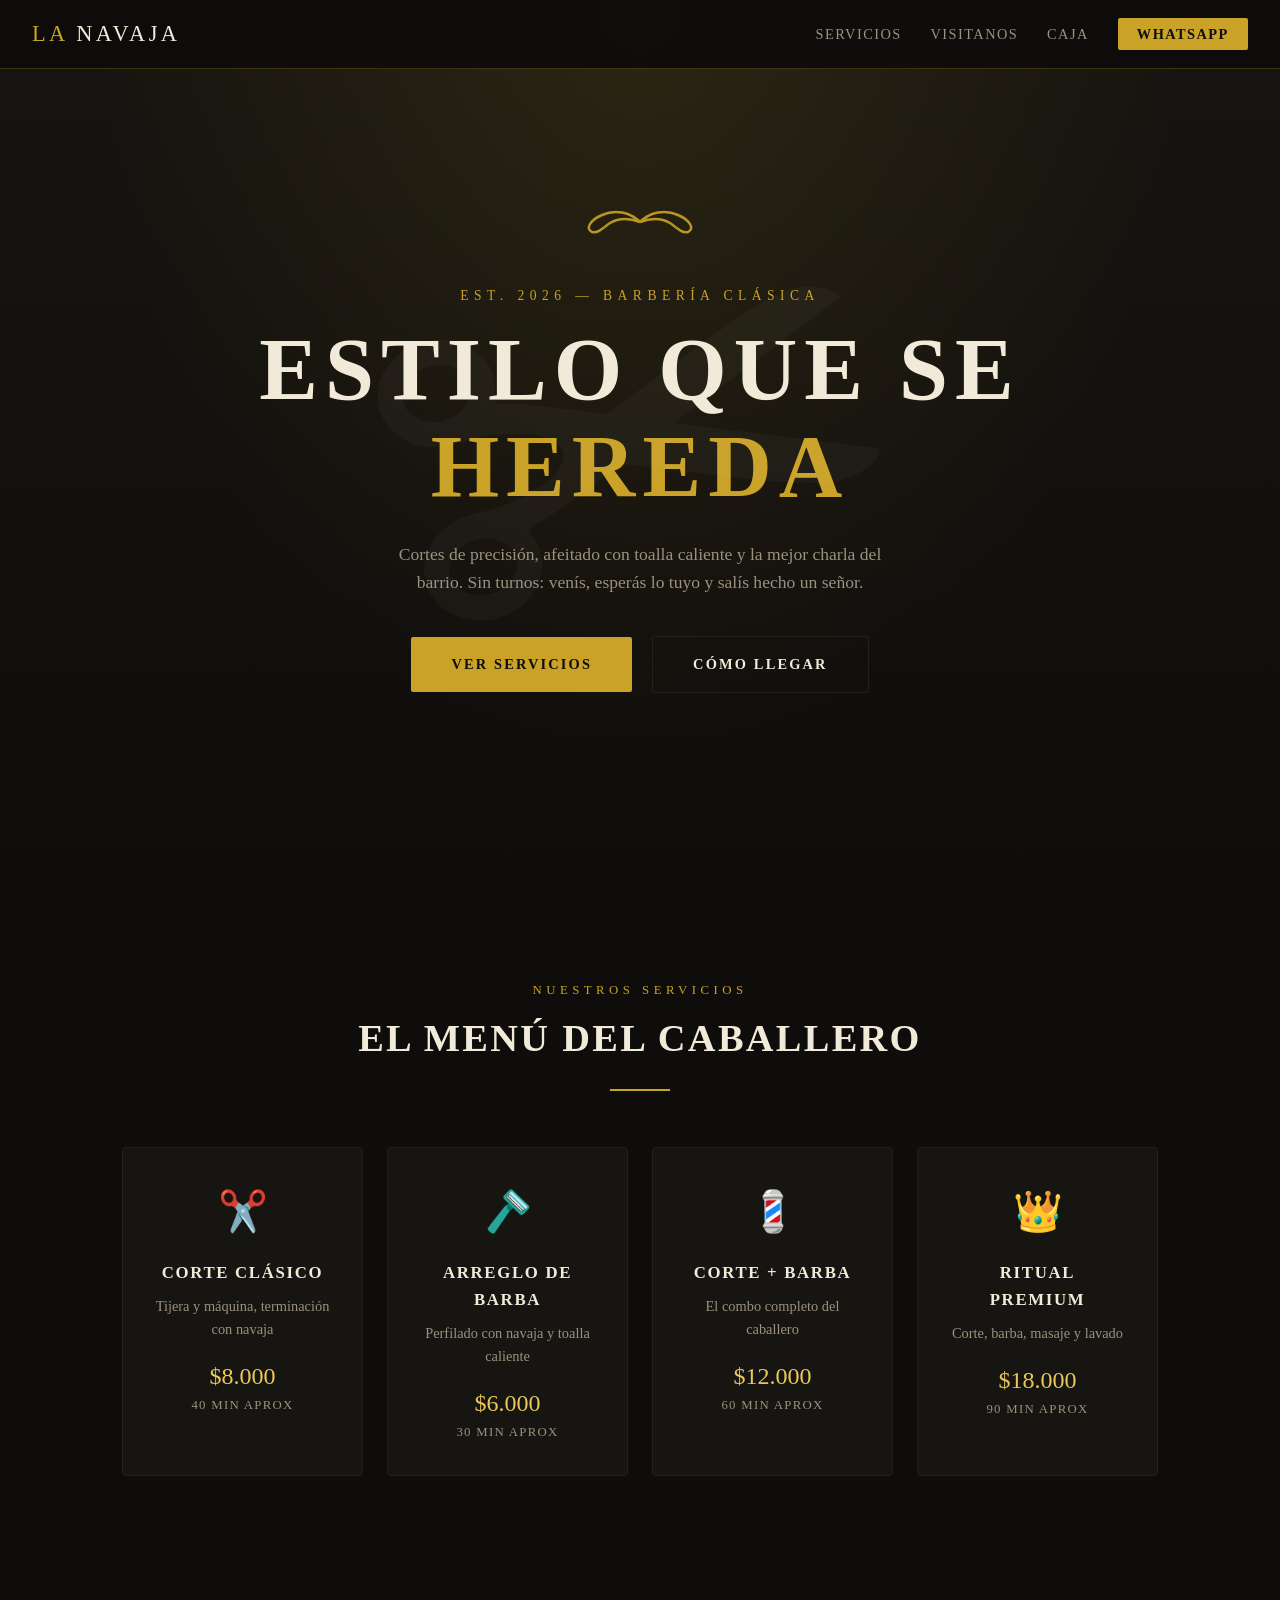
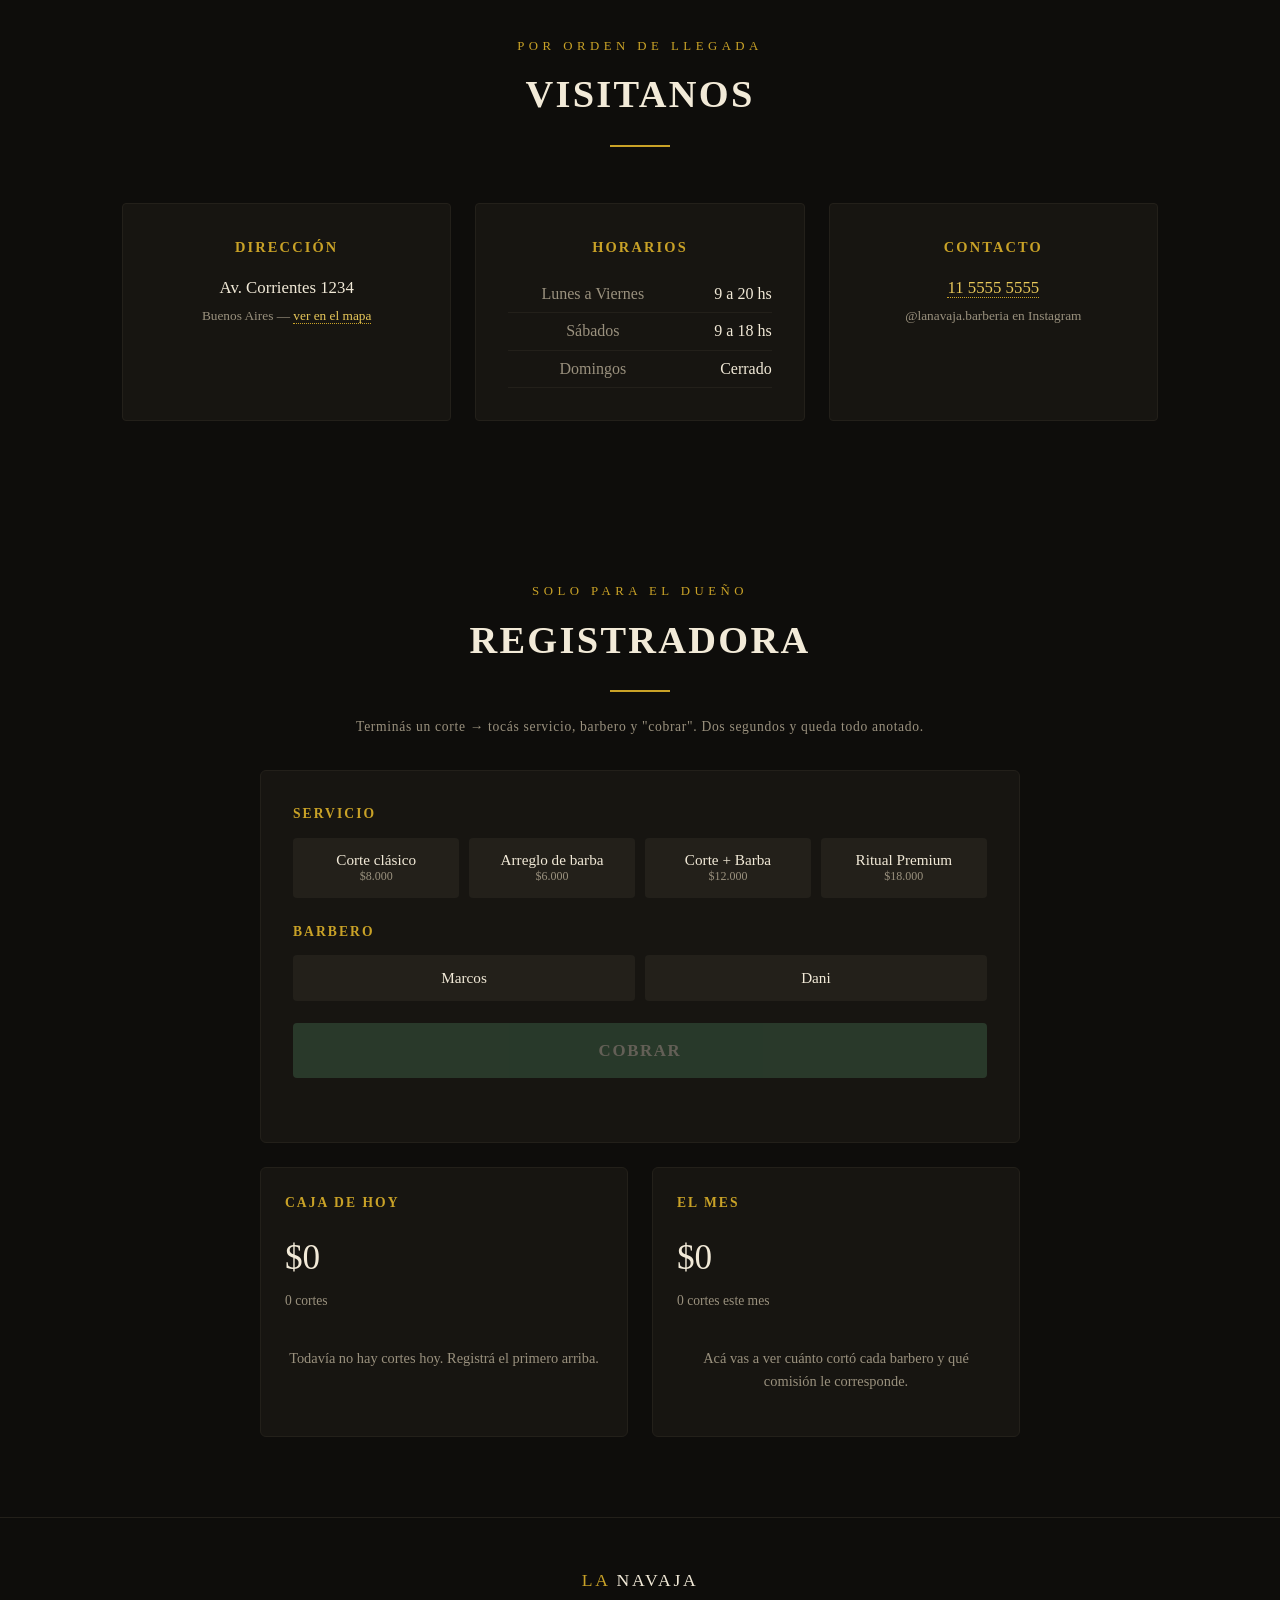
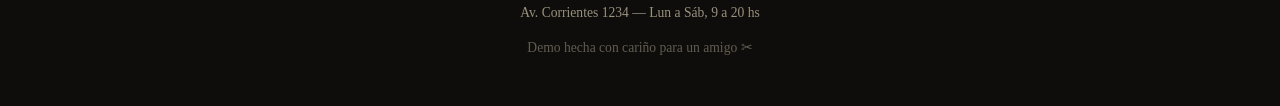
==== demo/index.html @ 39c0da80 "feat: demo de turnos para barberia" ====
<!DOCTYPE html>
<html lang="es">
<head>
<meta charset="UTF-8">
<meta name="viewport" content="width=device-width, initial-scale=1.0">
<title>La Navaja — Barbería</title>
<style>
  :root {
    --negro: #0e0d0b;
    --carbon: #171511;
    --gris: #23201a;
    --dorado: #c9a227;
    --dorado-claro: #e8c85a;
    --crema: #f2ead8;
    --gris-texto: #9a917e;
    --verde: #4a7c59;
    --rojo: #a33b2e;
  }
  * { margin: 0; padding: 0; box-sizing: border-box; }
  html { scroll-behavior: smooth; }
  body {
    background: var(--negro);
    color: var(--crema);
    font-family: Georgia, 'Times New Roman', serif;
    line-height: 1.6;
  }

  /* ============ NAV ============ */
  nav {
    position: fixed; top: 0; left: 0; right: 0; z-index: 100;
    display: flex; justify-content: space-between; align-items: center;
    padding: 1rem 2rem;
    background: rgba(14,13,11,.92);
    backdrop-filter: blur(8px);
    border-bottom: 1px solid rgba(201,162,39,.25);
  }
  .logo { font-size: 1.4rem; letter-spacing: .15em; color: var(--dorado); text-transform: uppercase; }
  .logo span { color: var(--crema); }
  nav ul { display: flex; gap: 1.8rem; list-style: none; align-items: center; }
  nav a { color: var(--gris-texto); text-decoration: none; font-size: .9rem; letter-spacing: .1em; text-transform: uppercase; transition: color .3s; }
  nav a:hover { color: var(--dorado-claro); }
  .btn-nav {
    background: var(--dorado); color: var(--negro) !important;
    padding: .5rem 1.2rem; border-radius: 2px; font-weight: bold;
  }
  .btn-nav:hover { background: var(--dorado-claro); }

  /* ============ HERO ============ */
  .hero {
    min-height: 100vh;
    display: flex; flex-direction: column; justify-content: center; align-items: center;
    text-align: center; padding: 2rem;
    background:
      radial-gradient(ellipse at 50% 0%, rgba(201,162,39,.12), transparent 60%),
      linear-gradient(180deg, var(--carbon), var(--negro));
    position: relative; overflow: hidden;
  }
  .hero::before {
    content: "✂";
    position: absolute; font-size: 40rem; opacity: .03;
    top: 50%; left: 50%; transform: translate(-50%,-50%) rotate(-15deg);
    pointer-events: none;
  }
  .hero .subtitulo { color: var(--dorado); letter-spacing: .4em; text-transform: uppercase; font-size: .85rem; margin-bottom: 1rem; }
  .hero h1 { font-size: clamp(2.8rem, 8vw, 5.5rem); letter-spacing: .08em; text-transform: uppercase; line-height: 1.1; }
  .hero h1 em { color: var(--dorado); font-style: normal; }
  .hero p { color: var(--gris-texto); max-width: 520px; margin: 1.5rem 0 2.5rem; font-size: 1.1rem; }
  .btn {
    display: inline-block; padding: 1rem 2.5rem;
    background: var(--dorado); color: var(--negro);
    text-decoration: none; font-weight: bold; letter-spacing: .15em;
    text-transform: uppercase; font-size: .9rem; border-radius: 2px;
    border: none; cursor: pointer; font-family: inherit;
    transition: transform .2s, background .2s;
  }
  .btn:hover { background: var(--dorado-claro); transform: translateY(-2px); }
  .btn.secundario { background: transparent; color: var(--crema); border: 1px solid var(--gris); margin-left: 1rem; }
  .btn.secundario:hover { border-color: var(--dorado); color: var(--dorado-claro); }
  .bigote { width: 120px; margin-bottom: 1.5rem; opacity: .9; }

  /* ============ SECCIONES ============ */
  section { padding: 5rem 2rem; max-width: 1100px; margin: 0 auto; }
  .seccion-titulo { text-align: center; margin-bottom: 3.5rem; }
  .seccion-titulo .etiqueta { color: var(--dorado); letter-spacing: .35em; text-transform: uppercase; font-size: .8rem; }
  .seccion-titulo h2 { font-size: 2.4rem; text-transform: uppercase; letter-spacing: .06em; margin-top: .5rem; }
  .seccion-titulo .linea { width: 60px; height: 2px; background: var(--dorado); margin: 1.2rem auto 0; }

  /* ============ SERVICIOS ============ */
  .servicios-grid { display: grid; grid-template-columns: repeat(auto-fit, minmax(240px, 1fr)); gap: 1.5rem; }
  .servicio {
    background: var(--carbon); border: 1px solid var(--gris);
    padding: 2rem; border-radius: 4px; text-align: center;
    transition: border-color .3s, transform .3s;
  }
  .servicio:hover { border-color: var(--dorado); transform: translateY(-4px); }
  .servicio .icono { font-size: 2.5rem; margin-bottom: 1rem; }
  .servicio h3 { text-transform: uppercase; letter-spacing: .1em; font-size: 1.05rem; margin-bottom: .5rem; }
  .servicio p { color: var(--gris-texto); font-size: .9rem; margin-bottom: 1rem; }
  .servicio .precio { color: var(--dorado-claro); font-size: 1.5rem; }
  .servicio .duracion { color: var(--gris-texto); font-size: .8rem; letter-spacing: .1em; }

  /* ============ INFO LOCAL ============ */
  .info-grid { display: grid; grid-template-columns: repeat(auto-fit, minmax(260px, 1fr)); gap: 1.5rem; }
  .info-card {
    background: var(--carbon); border: 1px solid var(--gris); border-radius: 4px;
    padding: 2rem; text-align: center;
  }
  .info-card h3 { color: var(--dorado); text-transform: uppercase; letter-spacing: .15em; font-size: .9rem; margin-bottom: 1rem; }
  .info-card p { color: var(--crema); font-size: 1.05rem; }
  .info-card small { color: var(--gris-texto); }
  .horarios-tabla { width: 100%; border-collapse: collapse; }
  .horarios-tabla td { padding: .35rem 0; border-bottom: 1px solid var(--gris); }
  .horarios-tabla td:first-child { color: var(--gris-texto); }
  .horarios-tabla td:last-child { text-align: right; }
  .link-mapa { color: var(--dorado-claro); text-decoration: none; border-bottom: 1px dotted var(--dorado); }

  /* ============ REGISTRADORA (DUEÑO) ============ */
  .caja-wrap { max-width: 760px; margin: 0 auto; }
  .aviso-dueno {
    text-align: center; color: var(--gris-texto); font-size: .85rem;
    margin: -2rem 0 2rem; letter-spacing: .05em;
  }
  .registradora {
    background: var(--carbon); border: 1px solid var(--gris);
    border-radius: 6px; padding: 2rem;
  }
  .registradora h3 { color: var(--dorado); letter-spacing: .15em; text-transform: uppercase; font-size: .85rem; margin-bottom: .8rem; }
  .botones-reg { display: grid; grid-template-columns: repeat(auto-fit, minmax(150px, 1fr)); gap: .6rem; margin-bottom: 1.4rem; }
  .btn-reg {
    background: var(--gris); border: 1px solid transparent; border-radius: 4px;
    padding: .8rem .6rem; cursor: pointer; color: var(--crema); font-family: inherit;
    font-size: .95rem; transition: all .2s; text-align: center;
  }
  .btn-reg small { display: block; color: var(--gris-texto); font-size: .75rem; }
  .btn-reg:hover { border-color: rgba(201,162,39,.5); }
  .btn-reg.seleccionada { border-color: var(--dorado); background: rgba(201,162,39,.12); }
  .btn-reg.seleccionada small { color: var(--dorado-claro); }
  .btn-cobrar {
    width: 100%; padding: 1.1rem; background: var(--verde); color: var(--crema);
    border: none; border-radius: 4px; font-family: inherit; font-size: 1.05rem;
    font-weight: bold; letter-spacing: .1em; text-transform: uppercase; cursor: pointer;
    transition: filter .2s; margin-bottom: .5rem;
  }
  .btn-cobrar:hover:not(:disabled) { filter: brightness(1.2); }
  .btn-cobrar:disabled { opacity: .35; cursor: not-allowed; }
  .aviso-cobrado { text-align: center; color: var(--dorado-claro); min-height: 1.5rem; font-size: .95rem; }

  .paneles { display: grid; grid-template-columns: 1fr 1fr; gap: 1.5rem; margin-top: 1.5rem; }
  .panel { background: var(--carbon); border: 1px solid var(--gris); border-radius: 6px; padding: 1.5rem; }
  .panel h3 { color: var(--dorado); letter-spacing: .15em; text-transform: uppercase; font-size: .85rem; margin-bottom: 1rem; }
  .panel .total-grande { font-size: 2.2rem; color: var(--crema); margin-bottom: .2rem; }
  .panel .sub { color: var(--gris-texto); font-size: .85rem; margin-bottom: 1rem; }
  .fila-corte {
    display: flex; justify-content: space-between; padding: .45rem 0;
    border-bottom: 1px solid var(--gris); font-size: .92rem;
  }
  .fila-corte small { color: var(--gris-texto); display: block; }
  .fila-corte .monto { color: var(--dorado-claro); white-space: nowrap; }
  .btn-deshacer {
    background: transparent; border: 1px solid var(--rojo); color: var(--rojo);
    padding: .4rem .9rem; border-radius: 2px; cursor: pointer; font-size: .75rem;
    text-transform: uppercase; letter-spacing: .1em; font-family: inherit; margin-top: .8rem;
  }
  .btn-deshacer:hover { background: var(--rojo); color: var(--crema); }
  .fila-barbero { display: flex; justify-content: space-between; padding: .6rem 0; border-bottom: 1px solid var(--gris); }
  .fila-barbero .comision { text-align: right; }
  .fila-barbero .comision small { display: block; color: var(--gris-texto); }
  .vacio { color: var(--gris-texto); text-align: center; padding: 1.2rem 0; font-size: .9rem; }

  /* ============ FOOTER ============ */
  footer {
    text-align: center; padding: 3rem 2rem;
    border-top: 1px solid var(--gris); color: var(--gris-texto); font-size: .85rem;
  }
  footer .logo { font-size: 1.1rem; margin-bottom: .5rem; }

  @media (max-width: 640px) {
    nav ul li:not(:last-child) { display: none; }
    .btn.secundario { margin-left: 0; margin-top: .8rem; }
    .paneles { grid-template-columns: 1fr; }
    .registradora { padding: 1.3rem; }
  }
</style>
</head>
<body>

<nav>
  <div class="logo">La <span>Navaja</span></div>
  <ul>
    <li><a href="#servicios">Servicios</a></li>
    <li><a href="#visitanos">Visitanos</a></li>
    <li><a href="#caja">Caja</a></li>
    <li><a href="https://wa.me/5491100000000" target="_blank" class="btn-nav">WhatsApp</a></li>
  </ul>
</nav>

<header class="hero">
  <svg class="bigote" viewBox="0 0 120 30" fill="none" stroke="#c9a227" stroke-width="2.5" stroke-linecap="round">
    <path d="M60 15 C50 5, 35 2, 22 8 C10 13, 5 22, 12 25 C18 27, 24 20, 30 16 C40 10, 52 12, 60 15 Z"/>
    <path d="M60 15 C70 5, 85 2, 98 8 C110 13, 115 22, 108 25 C102 27, 96 20, 90 16 C80 10, 68 12, 60 15 Z"/>
  </svg>
  <p class="subtitulo">Est. 2026 — Barbería Clásica</p>
  <h1>Estilo que se<br><em>hereda</em></h1>
  <p>Cortes de precisión, afeitado con toalla caliente y la mejor charla del barrio. Sin turnos: venís, esperás lo tuyo y salís hecho un señor.</p>
  <div>
    <a href="#servicios" class="btn">Ver servicios</a>
    <a href="#visitanos" class="btn secundario">Cómo llegar</a>
  </div>
</header>

<section id="servicios">
  <div class="seccion-titulo">
    <p class="etiqueta">Nuestros servicios</p>
    <h2>El menú del caballero</h2>
    <div class="linea"></div>
  </div>
  <div class="servicios-grid" id="servicios-grid"></div>
</section>

<section id="visitanos">
  <div class="seccion-titulo">
    <p class="etiqueta">Por orden de llegada</p>
    <h2>Visitanos</h2>
    <div class="linea"></div>
  </div>
  <div class="info-grid">
    <div class="info-card">
      <h3>Dirección</h3>
      <p>Av. Corrientes 1234</p>
      <small>Buenos Aires — <a class="link-mapa" href="https://maps.google.com/?q=Av.+Corrientes+1234" target="_blank">ver en el mapa</a></small>
    </div>
    <div class="info-card">
      <h3>Horarios</h3>
      <table class="horarios-tabla">
        <tr><td>Lunes a Viernes</td><td>9 a 20 hs</td></tr>
        <tr><td>Sábados</td><td>9 a 18 hs</td></tr>
        <tr><td>Domingos</td><td>Cerrado</td></tr>
      </table>
    </div>
    <div class="info-card">
      <h3>Contacto</h3>
      <p><a class="link-mapa" href="https://wa.me/5491100000000" target="_blank">11 5555 5555</a></p>
      <small>@lanavaja.barberia en Instagram</small>
    </div>
  </div>
</section>

<section id="caja">
  <div class="seccion-titulo">
    <p class="etiqueta">Solo para el dueño</p>
    <h2>Registradora</h2>
    <div class="linea"></div>
  </div>
  <p class="aviso-dueno">Terminás un corte → tocás servicio, barbero y "cobrar". Dos segundos y queda todo anotado.</p>
  <div class="caja-wrap">

    <div class="registradora">
      <h3>Servicio</h3>
      <div class="botones-reg" id="reg-servicios"></div>
      <h3>Barbero</h3>
      <div class="botones-reg" id="reg-barberos"></div>
      <button class="btn-cobrar" id="btn-cobrar" disabled>Cobrar</button>
      <div class="aviso-cobrado" id="aviso-cobrado"></div>
    </div>

    <div class="paneles">
      <div class="panel">
        <h3>Caja de hoy</h3>
        <div class="total-grande" id="hoy-total">$0</div>
        <div class="sub" id="hoy-cant">0 cortes</div>
        <div id="hoy-lista"></div>
        <button class="btn-deshacer" id="btn-deshacer" style="display:none">Deshacer último</button>
      </div>
      <div class="panel">
        <h3>El mes</h3>
        <div class="total-grande" id="mes-total">$0</div>
        <div class="sub" id="mes-cant">0 cortes este mes</div>
        <div id="mes-barberos"></div>
      </div>
    </div>

  </div>
</section>

<footer>
  <div class="logo">La <span>Navaja</span></div>
  <p>Av. Corrientes 1234 — Lun a Sáb, 9 a 20 hs</p>
  <p style="margin-top:.8rem; opacity:.6">Demo hecha con cariño para un amigo ✂</p>
</footer>

<script>
// ==================== DATOS ====================
const SERVICIOS = [
  { id: 'corte',   nombre: 'Corte clásico',    desc: 'Tijera y máquina, terminación con navaja', precio: 8000,  duracion: 40, icono: '✂️' },
  { id: 'barba',   nombre: 'Arreglo de barba', desc: 'Perfilado con navaja y toalla caliente',   precio: 6000,  duracion: 30, icono: '🪒' },
  { id: 'combo',   nombre: 'Corte + Barba',    desc: 'El combo completo del caballero',          precio: 12000, duracion: 60, icono: '💈' },
  { id: 'premium', nombre: 'Ritual Premium',   desc: 'Corte, barba, masaje y lavado',            precio: 18000, duracion: 90, icono: '👑' },
];
const BARBEROS = [
  { id: 'marcos', nombre: 'Marcos' },
  { id: 'dani',   nombre: 'Dani' },
];
const COMISION = 0.5; // 50% para el barbero (ejemplo para la demo)

// ==================== ESTADO ====================
const state = { servicio: null, barbero: null };
const LS_KEY = 'lanavaja_cortes';
const getCortes = () => JSON.parse(localStorage.getItem(LS_KEY) || '[]');
const saveCortes = (c) => localStorage.setItem(LS_KEY, JSON.stringify(c));
const fmt$ = (n) => '$' + n.toLocaleString('es-AR');
const hoyKey = () => new Date().toISOString().slice(0, 10);
const mesKey = () => new Date().toISOString().slice(0, 7);

// ==================== VIDRIERA ====================
document.getElementById('servicios-grid').innerHTML = SERVICIOS.map(s => `
  <div class="servicio">
    <div class="icono">${s.icono}</div>
    <h3>${s.nombre}</h3>
    <p>${s.desc}</p>
    <div class="precio">${fmt$(s.precio)}</div>
    <div class="duracion">${s.duracion} MIN APROX</div>
  </div>`).join('');

// ==================== REGISTRADORA ====================
function renderRegServicios() {
  document.getElementById('reg-servicios').innerHTML = SERVICIOS.map(s => `
    <button class="btn-reg ${state.servicio?.id === s.id ? 'seleccionada' : ''}" data-id="${s.id}">
      ${s.nombre}<small>${fmt$(s.precio)}</small>
    </button>`).join('');
  document.querySelectorAll('#reg-servicios .btn-reg').forEach(el =>
    el.addEventListener('click', () => {
      state.servicio = SERVICIOS.find(s => s.id === el.dataset.id);
      renderRegServicios(); validarCobro();
    }));
}
function renderRegBarberos() {
  document.getElementById('reg-barberos').innerHTML = BARBEROS.map(b => `
    <button class="btn-reg ${state.barbero?.id === b.id ? 'seleccionada' : ''}" data-id="${b.id}">${b.nombre}</button>
  `).join('');
  document.querySelectorAll('#reg-barberos .btn-reg').forEach(el =>
    el.addEventListener('click', () => {
      state.barbero = BARBEROS.find(b => b.id === el.dataset.id);
      renderRegBarberos(); validarCobro();
    }));
}
function validarCobro() {
  document.getElementById('btn-cobrar').disabled = !(state.servicio && state.barbero);
}

document.getElementById('btn-cobrar').addEventListener('click', () => {
  const ahora = new Date();
  const cortes = getCortes();
  cortes.push({
    id: Date.now(),
    servicioId: state.servicio.id,
    servicioNombre: state.servicio.nombre,
    barberoId: state.barbero.id,
    barberoNombre: state.barbero.nombre,
    precio: state.servicio.precio,
    fecha: ahora.toISOString().slice(0, 10),
    mes: ahora.toISOString().slice(0, 7),
    hora: ahora.toTimeString().slice(0, 5),
  });
  saveCortes(cortes);
  const aviso = document.getElementById('aviso-cobrado');
  aviso.textContent = `✓ ${state.servicio.nombre} — ${state.barbero.nombre} — ${fmt$(state.servicio.precio)}`;
  setTimeout(() => aviso.textContent = '', 3000);
  renderPaneles();
});

document.getElementById('btn-deshacer').addEventListener('click', () => {
  const cortes = getCortes();
  if (!cortes.length) return;
  cortes.pop();
  saveCortes(cortes);
  renderPaneles();
});

function renderPaneles() {
  const cortes = getCortes();
  const deHoy = cortes.filter(c => c.fecha === hoyKey());
  const delMes = cortes.filter(c => c.mes === mesKey());

  // Caja de hoy
  document.getElementById('hoy-total').textContent = fmt$(deHoy.reduce((a, c) => a + c.precio, 0));
  document.getElementById('hoy-cant').textContent = `${deHoy.length} corte${deHoy.length === 1 ? '' : 's'}`;
  document.getElementById('hoy-lista').innerHTML = deHoy.length
    ? deHoy.slice().reverse().map(c => `
      <div class="fila-corte">
        <div>${c.servicioNombre}<small>${c.barberoNombre} · ${c.hora} hs</small></div>
        <div class="monto">${fmt$(c.precio)}</div>
      </div>`).join('')
    : '<div class="vacio">Todavía no hay cortes hoy. Registrá el primero arriba.</div>';
  document.getElementById('btn-deshacer').style.display = deHoy.length ? 'inline-block' : 'none';

  // El mes
  document.getElementById('mes-total').textContent = fmt$(delMes.reduce((a, c) => a + c.precio, 0));
  document.getElementById('mes-cant').textContent = `${delMes.length} cortes este mes`;
  document.getElementById('mes-barberos').innerHTML = delMes.length
    ? BARBEROS.map(b => {
        const suyos = delMes.filter(c => c.barberoId === b.id);
        const bruto = suyos.reduce((a, c) => a + c.precio, 0);
        return `
        <div class="fila-barbero">
          <div>${b.nombre}<small style="color:var(--gris-texto)">${suyos.length} cortes · bruto ${fmt$(bruto)}</small></div>
          <div class="comision">${fmt$(Math.round(bruto * COMISION))}<small>su comisión (50%)</small></div>
        </div>`;
      }).join('')
    : '<div class="vacio">Acá vas a ver cuánto cortó cada barbero y qué comisión le corresponde.</div>';
}

// Init
renderRegServicios();
renderRegBarberos();
renderPaneles();
</script>
</body>
</html>
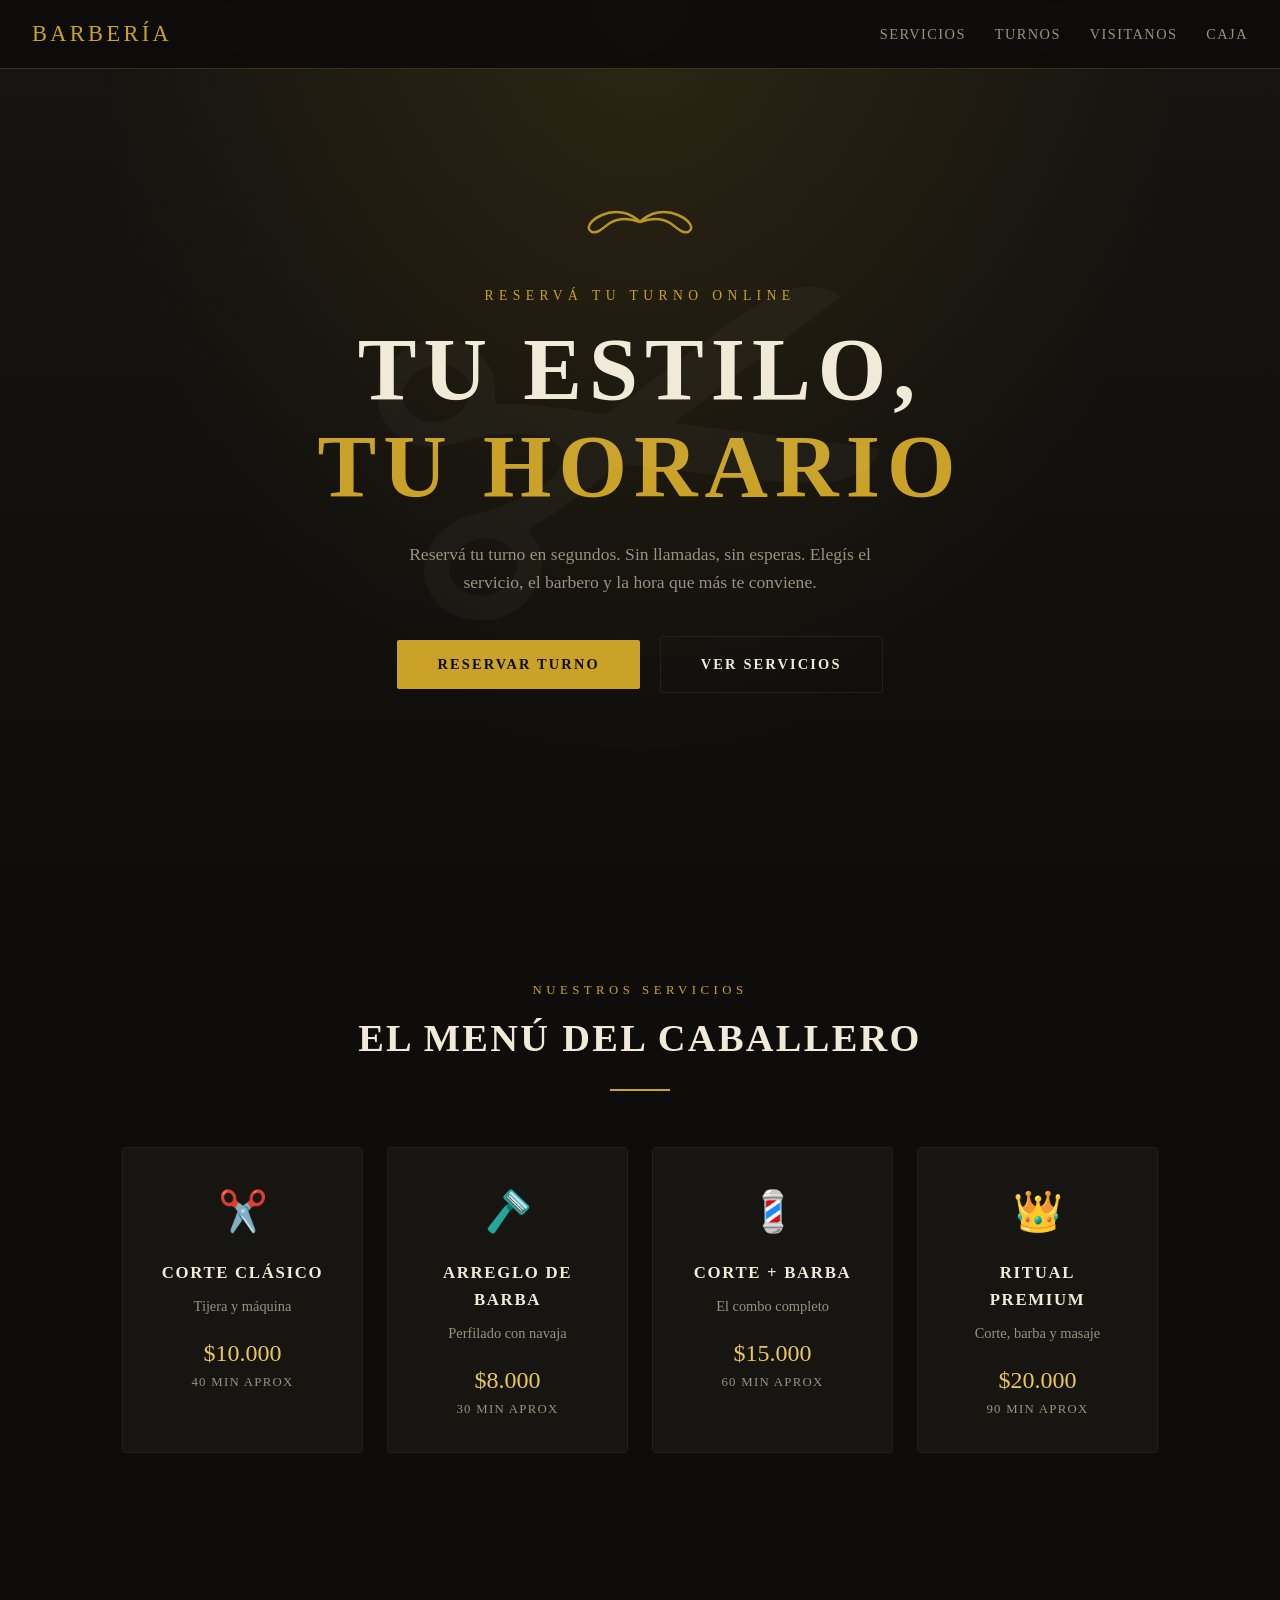
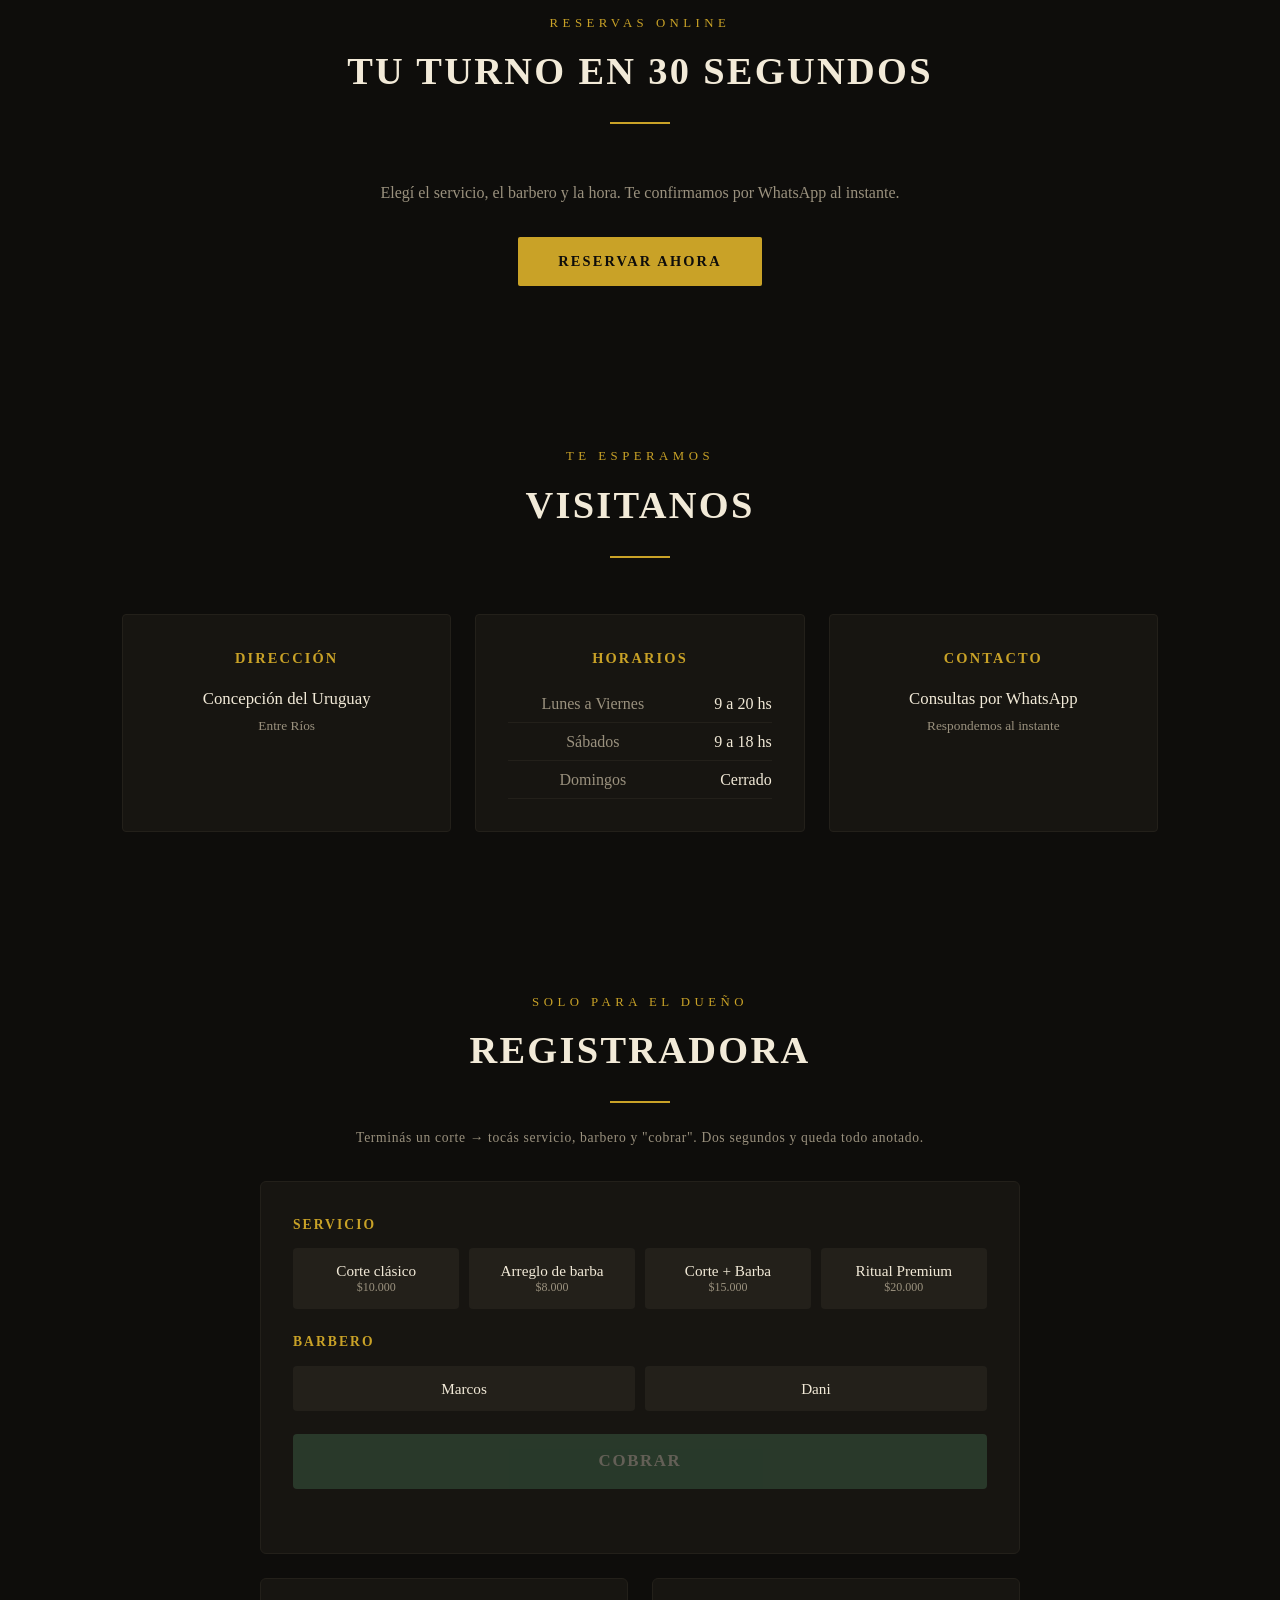
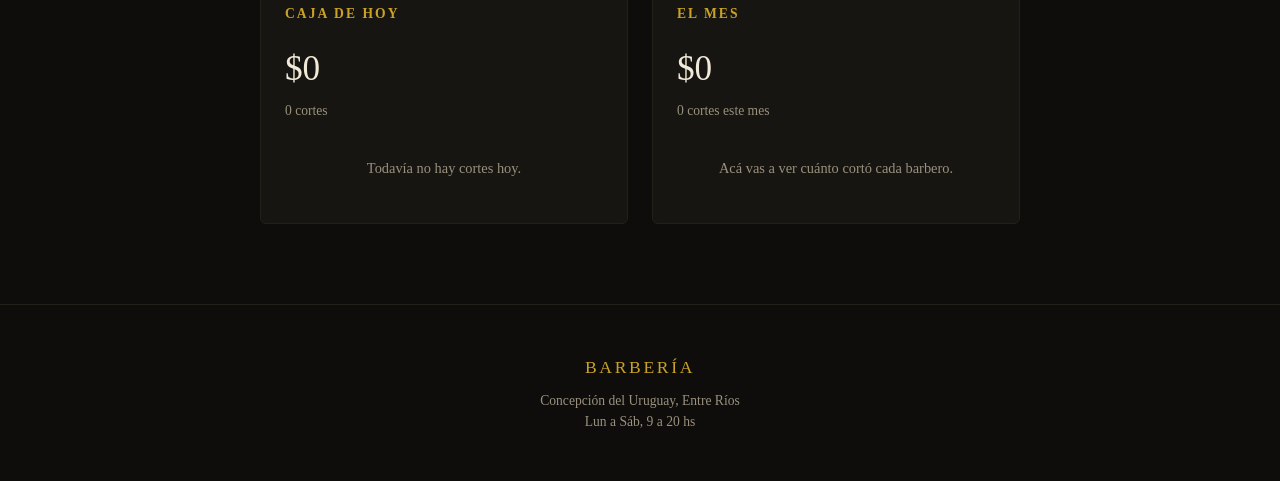
==== commit fc016622: "feat: agrega sistema de turnos online a demo barberia" ====
--- a/demo/index.html
+++ b/demo/index.html
@@ -3,7 +3,7 @@
 <head>
 <meta charset="UTF-8">
 <meta name="viewport" content="width=device-width, initial-scale=1.0">
-<title>La Navaja — Barbería</title>
+<title>Barbería — Turnos online</title>
 <style>
   :root {
     --negro: #0e0d0b;
@@ -35,7 +35,6 @@
     border-bottom: 1px solid rgba(201,162,39,.25);
   }
   .logo { font-size: 1.4rem; letter-spacing: .15em; color: var(--dorado); text-transform: uppercase; }
-  .logo span { color: var(--crema); }
   nav ul { display: flex; gap: 1.8rem; list-style: none; align-items: center; }
   nav a { color: var(--gris-texto); text-decoration: none; font-size: .9rem; letter-spacing: .1em; text-transform: uppercase; transition: color .3s; }
   nav a:hover { color: var(--dorado-claro); }
@@ -43,7 +42,6 @@
     background: var(--dorado); color: var(--negro) !important;
     padding: .5rem 1.2rem; border-radius: 2px; font-weight: bold;
   }
-  .btn-nav:hover { background: var(--dorado-claro); }
 
   /* ============ HERO ============ */
   .hero {
@@ -112,7 +110,86 @@
   .horarios-tabla td { padding: .35rem 0; border-bottom: 1px solid var(--gris); }
   .horarios-tabla td:first-child { color: var(--gris-texto); }
   .horarios-tabla td:last-child { text-align: right; }
-  .link-mapa { color: var(--dorado-claro); text-decoration: none; border-bottom: 1px dotted var(--dorado); }
+
+  /* ============ TURNOS ============ */
+  .turnos-intro { text-align: center; max-width: 600px; margin: 0 auto 2rem; color: var(--gris-texto); }
+  .turnos-cta { text-align: center; }
+
+  /* ============ MODAL ============ */
+  .modal-overlay {
+    display: none; position: fixed; inset: 0; z-index: 200;
+    background: rgba(0,0,0,.85); backdrop-filter: blur(4px);
+    align-items: center; justify-content: center; padding: 1rem;
+  }
+  .modal-overlay.activo { display: flex; }
+  .modal {
+    background: var(--carbon); border: 1px solid var(--gris);
+    border-radius: 8px; padding: 2rem; max-width: 500px; width: 100%;
+    max-height: 90vh; overflow-y: auto; position: relative;
+  }
+  .modal-cerrar {
+    position: absolute; top: 1rem; right: 1rem;
+    background: none; border: none; color: var(--gris-texto);
+    font-size: 1.5rem; cursor: pointer;
+  }
+  .modal-cerrar:hover { color: var(--dorado); }
+  .progreso { display: flex; gap: .5rem; margin-bottom: 2rem; }
+  .progreso-paso {
+    flex: 1; height: 4px; background: var(--gris); border-radius: 2px;
+  }
+  .progreso-paso.activo { background: var(--dorado); }
+  .paso { display: none; }
+  .paso.activo { display: block; }
+  .paso h3 { color: var(--dorado); text-transform: uppercase; letter-spacing: .15em; font-size: .9rem; margin-bottom: 1.5rem; text-align: center; }
+  .opciones { display: grid; grid-template-columns: 1fr 1fr; gap: .8rem; }
+  .opcion {
+    background: var(--gris); border: 1px solid transparent; border-radius: 4px;
+    padding: 1rem; cursor: pointer; text-align: center; transition: all .2s;
+  }
+  .opcion:hover { border-color: rgba(201,162,39,.5); }
+  .opcion.seleccionada { border-color: var(--dorado); background: rgba(201,162,39,.12); }
+  .opcion .icono { font-size: 1.8rem; margin-bottom: .5rem; }
+  .opcion .nombre { font-weight: bold; color: var(--crema); font-size: .95rem; }
+  .opcion .detalle { color: var(--gris-texto); font-size: .8rem; margin-top: .3rem; }
+  .horarios-grid { display: grid; grid-template-columns: repeat(4, 1fr); gap: .5rem; }
+  .horario-btn {
+    background: var(--gris); border: 1px solid transparent; border-radius: 4px;
+    padding: .7rem; cursor: pointer; text-align: center; color: var(--crema);
+    font-family: inherit; font-size: .9rem; transition: all .2s;
+  }
+  .horario-btn:hover:not(:disabled) { border-color: rgba(201,162,39,.5); }
+  .horario-btn.seleccionado { border-color: var(--dorado); background: rgba(201,162,39,.12); color: var(--dorado-claro); }
+  .horario-btn:disabled { opacity: .3; cursor: not-allowed; text-decoration: line-through; }
+  .fecha-input {
+    width: 100%; padding: .8rem; background: var(--gris); border: 1px solid var(--gris);
+    border-radius: 4px; color: var(--crema); font-family: inherit; font-size: 1rem;
+    margin-bottom: 1rem;
+  }
+  .form-input {
+    width: 100%; padding: .8rem; background: var(--gris); border: 1px solid var(--gris);
+    border-radius: 4px; color: var(--crema); font-family: inherit; font-size: 1rem;
+    margin-bottom: 1rem;
+  }
+  .form-input:focus { outline: none; border-color: var(--dorado); }
+  .btn-continuar {
+    width: 100%; padding: 1rem; background: var(--dorado); color: var(--negro);
+    border: none; border-radius: 4px; font-family: inherit; font-size: 1rem;
+    font-weight: bold; letter-spacing: .1em; text-transform: uppercase;
+    cursor: pointer; margin-top: 1rem;
+  }
+  .btn-continuar:disabled { opacity: .4; cursor: not-allowed; }
+  .resumen { background: var(--gris); border-radius: 4px; padding: 1.2rem; margin-bottom: 1rem; }
+  .resumen-linea { display: flex; justify-content: space-between; padding: .4rem 0; border-bottom: 1px solid rgba(255,255,255,.1); }
+  .resumen-linea:last-child { border-bottom: none; }
+  .resumen-linea .label { color: var(--gris-texto); }
+  .resumen-linea .valor { color: var(--crema); font-weight: bold; }
+  .confirmacion { text-align: center; padding: 2rem 0; }
+  .confirmacion .check { font-size: 4rem; margin-bottom: 1rem; }
+  .btn-whatsapp {
+    display: inline-block; padding: 1rem 2rem; background: var(--verde); color: var(--crema);
+    text-decoration: none; font-weight: bold; letter-spacing: .1em; text-transform: uppercase;
+    border-radius: 4px; margin-top: 1rem;
+  }
 
   /* ============ REGISTRADORA (DUEÑO) ============ */
   .caja-wrap { max-width: 760px; margin: 0 auto; }
@@ -179,18 +256,21 @@
     .btn.secundario { margin-left: 0; margin-top: .8rem; }
     .paneles { grid-template-columns: 1fr; }
     .registradora { padding: 1.3rem; }
+    .opciones { grid-template-columns: 1fr; }
+    .horarios-grid { grid-template-columns: repeat(3, 1fr); }
+    .modal { padding: 1.5rem; }
   }
 </style>
 </head>
 <body>
 
 <nav>
-  <div class="logo">La <span>Navaja</span></div>
+  <div class="logo">Barbería</div>
   <ul>
     <li><a href="#servicios">Servicios</a></li>
+    <li><a href="#turnos">Turnos</a></li>
     <li><a href="#visitanos">Visitanos</a></li>
     <li><a href="#caja">Caja</a></li>
-    <li><a href="https://wa.me/5491100000000" target="_blank" class="btn-nav">WhatsApp</a></li>
   </ul>
 </nav>
 
@@ -199,12 +279,12 @@
     <path d="M60 15 C50 5, 35 2, 22 8 C10 13, 5 22, 12 25 C18 27, 24 20, 30 16 C40 10, 52 12, 60 15 Z"/>
     <path d="M60 15 C70 5, 85 2, 98 8 C110 13, 115 22, 108 25 C102 27, 96 20, 90 16 C80 10, 68 12, 60 15 Z"/>
   </svg>
-  <p class="subtitulo">Est. 2026 — Barbería Clásica</p>
-  <h1>Estilo que se<br><em>hereda</em></h1>
-  <p>Cortes de precisión, afeitado con toalla caliente y la mejor charla del barrio. Sin turnos: venís, esperás lo tuyo y salís hecho un señor.</p>
+  <p class="subtitulo">Reservá tu turno online</p>
+  <h1>Tu estilo,<br><em>tu horario</em></h1>
+  <p>Reservá tu turno en segundos. Sin llamadas, sin esperas. Elegís el servicio, el barbero y la hora que más te conviene.</p>
   <div>
-    <a href="#servicios" class="btn">Ver servicios</a>
-    <a href="#visitanos" class="btn secundario">Cómo llegar</a>
+    <button class="btn" onclick="abrirModal()">Reservar turno</button>
+    <a href="#servicios" class="btn secundario">Ver servicios</a>
   </div>
 </header>
 
@@ -217,17 +297,29 @@
   <div class="servicios-grid" id="servicios-grid"></div>
 </section>
 
+<section id="turnos">
+  <div class="seccion-titulo">
+    <p class="etiqueta">Reservas online</p>
+    <h2>Tu turno en 30 segundos</h2>
+    <div class="linea"></div>
+  </div>
+  <p class="turnos-intro">Elegí el servicio, el barbero y la hora. Te confirmamos por WhatsApp al instante.</p>
+  <div class="turnos-cta">
+    <button class="btn" onclick="abrirModal()">Reservar ahora</button>
+  </div>
+</section>
+
 <section id="visitanos">
   <div class="seccion-titulo">
-    <p class="etiqueta">Por orden de llegada</p>
+    <p class="etiqueta">Te esperamos</p>
     <h2>Visitanos</h2>
     <div class="linea"></div>
   </div>
   <div class="info-grid">
     <div class="info-card">
       <h3>Dirección</h3>
-      <p>Av. Corrientes 1234</p>
-      <small>Buenos Aires — <a class="link-mapa" href="https://maps.google.com/?q=Av.+Corrientes+1234" target="_blank">ver en el mapa</a></small>
+      <p>Concepción del Uruguay</p>
+      <small>Entre Ríos</small>
     </div>
     <div class="info-card">
       <h3>Horarios</h3>
@@ -239,11 +331,67 @@
     </div>
     <div class="info-card">
       <h3>Contacto</h3>
-      <p><a class="link-mapa" href="https://wa.me/5491100000000" target="_blank">11 5555 5555</a></p>
-      <small>@lanavaja.barberia en Instagram</small>
+      <p>Consultas por WhatsApp</p>
+      <small>Respondemos al instante</small>
     </div>
   </div>
 </section>
+
+<!-- MODAL DE TURNOS -->
+<div class="modal-overlay" id="modal-turnos">
+  <div class="modal">
+    <button class="modal-cerrar" onclick="cerrarModal()">×</button>
+    
+    <div class="progreso">
+      <div class="progreso-paso activo" data-paso="1"></div>
+      <div class="progreso-paso" data-paso="2"></div>
+      <div class="progreso-paso" data-paso="3"></div>
+      <div class="progreso-paso" data-paso="4"></div>
+    </div>
+
+    <!-- Paso 1: Servicio -->
+    <div class="paso activo" data-paso="1">
+      <h3>Elegí el servicio</h3>
+      <div class="opciones" id="opciones-servicio"></div>
+      <button class="btn-continuar" id="btn-paso-1" disabled onclick="siguientePaso(2)">Continuar</button>
+    </div>
+
+    <!-- Paso 2: Barbero -->
+    <div class="paso" data-paso="2">
+      <h3>Elegí el barbero</h3>
+      <div class="opciones" id="opciones-barbero"></div>
+      <button class="btn-continuar" id="btn-paso-2" disabled onclick="siguientePaso(3)">Continuar</button>
+    </div>
+
+    <!-- Paso 3: Fecha y hora -->
+    <div class="paso" data-paso="3">
+      <h3>Elegí fecha y hora</h3>
+      <input type="date" class="fecha-input" id="fecha-turno" onchange="renderHorarios()">
+      <div class="horarios-grid" id="horarios-grid"></div>
+      <button class="btn-continuar" id="btn-paso-3" disabled onclick="siguientePaso(4)">Continuar</button>
+    </div>
+
+    <!-- Paso 4: Datos -->
+    <div class="paso" data-paso="4">
+      <h3>Tus datos</h3>
+      <input type="text" class="form-input" id="nombre-cliente" placeholder="Nombre completo" oninput="validarDatos()">
+      <input type="tel" class="form-input" id="telefono-cliente" placeholder="Teléfono (ej: 3442123456)" oninput="validarDatos()">
+      <div class="resumen" id="resumen-turno"></div>
+      <button class="btn-continuar" id="btn-paso-4" disabled onclick="confirmarTurno()">Confirmar turno</button>
+    </div>
+
+    <!-- Confirmación -->
+    <div class="paso" data-paso="5">
+      <div class="confirmacion">
+        <div class="check">✓</div>
+        <h3 style="color: var(--dorado); margin-bottom: 1rem;">¡Turno confirmado!</h3>
+        <p style="color: var(--gris-texto); margin-bottom: 1.5rem;">Te enviamos la confirmación por WhatsApp</p>
+        <a href="#" class="btn-whatsapp" id="link-whatsapp" target="_blank">Abrir WhatsApp</a>
+        <button class="btn-continuar" onclick="cerrarModal()" style="margin-top: 1.5rem;">Cerrar</button>
+      </div>
+    </div>
+  </div>
+</div>
 
 <section id="caja">
   <div class="seccion-titulo">
@@ -283,33 +431,190 @@
 </section>
 
 <footer>
-  <div class="logo">La <span>Navaja</span></div>
-  <p>Av. Corrientes 1234 — Lun a Sáb, 9 a 20 hs</p>
-  <p style="margin-top:.8rem; opacity:.6">Demo hecha con cariño para un amigo ✂</p>
+  <div class="logo">Barbería</div>
+  <p>Concepción del Uruguay, Entre Ríos</p>
+  <p>Lun a Sáb, 9 a 20 hs</p>
 </footer>
 
 <script>
 // ==================== DATOS ====================
 const SERVICIOS = [
-  { id: 'corte',   nombre: 'Corte clásico',    desc: 'Tijera y máquina, terminación con navaja', precio: 8000,  duracion: 40, icono: '✂️' },
-  { id: 'barba',   nombre: 'Arreglo de barba', desc: 'Perfilado con navaja y toalla caliente',   precio: 6000,  duracion: 30, icono: '🪒' },
-  { id: 'combo',   nombre: 'Corte + Barba',    desc: 'El combo completo del caballero',          precio: 12000, duracion: 60, icono: '💈' },
-  { id: 'premium', nombre: 'Ritual Premium',   desc: 'Corte, barba, masaje y lavado',            precio: 18000, duracion: 90, icono: '👑' },
+  { id: 'corte',   nombre: 'Corte clásico',    desc: 'Tijera y máquina',             precio: 10000, duracion: 40, icono: '✂️' },
+  { id: 'barba',   nombre: 'Arreglo de barba', desc: 'Perfilado con navaja',           precio: 8000,  duracion: 30, icono: '🪒' },
+  { id: 'combo',   nombre: 'Corte + Barba',    desc: 'El combo completo',              precio: 15000, duracion: 60, icono: '💈' },
+  { id: 'premium', nombre: 'Ritual Premium',   desc: 'Corte, barba y masaje',          precio: 20000, duracion: 90, icono: '👑' },
 ];
 const BARBEROS = [
   { id: 'marcos', nombre: 'Marcos' },
   { id: 'dani',   nombre: 'Dani' },
 ];
-const COMISION = 0.5; // 50% para el barbero (ejemplo para la demo)
+const COMISION = 0.5;
+const HORARIOS = ['09:00','10:00','11:00','12:00','14:00','15:00','16:00','17:00','18:00','19:00'];
 
 // ==================== ESTADO ====================
-const state = { servicio: null, barbero: null };
-const LS_KEY = 'lanavaja_cortes';
-const getCortes = () => JSON.parse(localStorage.getItem(LS_KEY) || '[]');
-const saveCortes = (c) => localStorage.setItem(LS_KEY, JSON.stringify(c));
+const state = { servicio: null, barbero: null, fecha: null, hora: null };
+const LS_CORTE = 'barberia_cortes';
+const LS_TURNO = 'barberia_turnos';
+const getCortes = () => JSON.parse(localStorage.getItem(LS_CORTE) || '[]');
+const saveCortes = (c) => localStorage.setItem(LS_CORTE, JSON.stringify(c));
+const getTurnos = () => JSON.parse(localStorage.getItem(LS_TURNO) || '[]');
+const saveTurnos = (t) => localStorage.setItem(LS_TURNO, JSON.stringify(t));
 const fmt$ = (n) => '$' + n.toLocaleString('es-AR');
 const hoyKey = () => new Date().toISOString().slice(0, 10);
 const mesKey = () => new Date().toISOString().slice(0, 7);
+
+// ==================== MODAL ====================
+function abrirModal() {
+  document.getElementById('modal-turnos').classList.add('activo');
+  resetModal();
+}
+function cerrarModal() {
+  document.getElementById('modal-turnos').classList.remove('activo');
+}
+function resetModal() {
+  state.servicio = null;
+  state.barbero = null;
+  state.fecha = null;
+  state.hora = null;
+  document.querySelectorAll('.paso').forEach(p => p.classList.remove('activo'));
+  document.querySelector('.paso[data-paso="1"]').classList.add('activo');
+  document.querySelectorAll('.progreso-paso').forEach(p => p.classList.remove('activo'));
+  document.querySelector('.progreso-paso[data-paso="1"]').classList.add('activo');
+  renderOpcionesServicio();
+  renderOpcionesBarbero();
+  document.getElementById('fecha-turno').value = '';
+  document.getElementById('nombre-cliente').value = '';
+  document.getElementById('telefono-cliente').value = '';
+  document.getElementById('horarios-grid').innerHTML = '';
+  document.getElementById('resumen-turno').innerHTML = '';
+  document.querySelectorAll('.btn-continuar').forEach(b => b.disabled = true);
+}
+function siguientePaso(n) {
+  document.querySelectorAll('.paso').forEach(p => p.classList.remove('activo'));
+  document.querySelector(`.paso[data-paso="${n}"]`).classList.add('activo');
+  document.querySelectorAll('.progreso-paso').forEach(p => {
+    const paso = parseInt(p.dataset.paso);
+    if (paso < n) p.classList.add('activo');
+  });
+  if (n === 3) renderHorarios();
+  if (n === 4) renderResumen();
+}
+
+// ==================== TURNOS - PASO 1: SERVICIO ====================
+function renderOpcionesServicio() {
+  document.getElementById('opciones-servicio').innerHTML = SERVICIOS.map(s => `
+    <div class="opcion" data-id="${s.id}">
+      <div class="icono">${s.icono}</div>
+      <div class="nombre">${s.nombre}</div>
+      <div class="detalle">${fmt$(s.precio)} · ${s.duracion} min</div>
+    </div>
+  `).join('');
+  document.querySelectorAll('#opciones-servicio .opcion').forEach(el =>
+    el.addEventListener('click', () => {
+      document.querySelectorAll('#opciones-servicio .opcion').forEach(o => o.classList.remove('seleccionada'));
+      el.classList.add('seleccionada');
+      state.servicio = SERVICIOS.find(s => s.id === el.dataset.id);
+      document.getElementById('btn-paso-1').disabled = false;
+    })
+  );
+}
+
+// ==================== TURNOS - PASO 2: BARBERO ====================
+function renderOpcionesBarbero() {
+  document.getElementById('opciones-barbero').innerHTML = BARBEROS.map(b => `
+    <div class="opcion" data-id="${b.id}">
+      <div class="nombre">${b.nombre}</div>
+    </div>
+  `).join('');
+  document.querySelectorAll('#opciones-barbero .opcion').forEach(el =>
+    el.addEventListener('click', () => {
+      document.querySelectorAll('#opciones-barbero .opcion').forEach(o => o.classList.remove('seleccionada'));
+      el.classList.add('seleccionada');
+      state.barbero = BARBEROS.find(b => b.id === el.dataset.id);
+      document.getElementById('btn-paso-2').disabled = false;
+    })
+  );
+}
+
+// ==================== TURNOS - PASO 3: FECHA Y HORA ====================
+function renderHorarios() {
+  const fecha = document.getElementById('fecha-turno').value;
+  if (!fecha) return;
+  state.fecha = fecha;
+  
+  const turnos = getTurnos();
+  const ocupados = turnos
+    .filter(t => t.fecha === fecha && t.barberoId === state.barbero.id)
+    .map(t => t.hora);
+  
+  const hoy = hoyKey();
+  const esHoy = fecha === hoy;
+  const horaActual = new Date().getHours();
+  
+  document.getElementById('horarios-grid').innerHTML = HORARIOS.map(h => {
+    const horaNum = parseInt(h.split(':')[0]);
+    const ocupado = ocupados.includes(h);
+    const pasado = esHoy && horaNum <= horaActual;
+    const disabled = ocupado || pasado;
+    return `<button class="horario-btn ${disabled ? '' : ''}" data-hora="${h}" ${disabled ? 'disabled' : ''} onclick="seleccionarHora('${h}')">${h}</button>`;
+  }).join('');
+}
+function seleccionarHora(h) {
+  document.querySelectorAll('.horario-btn').forEach(b => b.classList.remove('seleccionado'));
+  document.querySelector(`.horario-btn[data-hora="${h}"]`).classList.add('seleccionado');
+  state.hora = h;
+  document.getElementById('btn-paso-3').disabled = false;
+}
+
+// ==================== TURNOS - PASO 4: DATOS Y RESUMEN ====================
+function renderResumen() {
+  document.getElementById('resumen-turno').innerHTML = `
+    <div class="resumen-linea"><span class="label">Servicio</span><span class="valor">${state.servicio.nombre}</span></div>
+    <div class="resumen-linea"><span class="label">Barbero</span><span class="valor">${state.barbero.nombre}</span></div>
+    <div class="resumen-linea"><span class="label">Fecha</span><span class="valor">${formatFecha(state.fecha)}</span></div>
+    <div class="resumen-linea"><span class="label">Hora</span><span class="valor">${state.hora} hs</span></div>
+    <div class="resumen-linea"><span class="label">Precio</span><span class="valor">${fmt$(state.servicio.precio)}</span></div>
+  `;
+}
+function validarDatos() {
+  const nombre = document.getElementById('nombre-cliente').value.trim();
+  const tel = document.getElementById('telefono-cliente').value.trim();
+  document.getElementById('btn-paso-4').disabled = !(nombre && tel);
+}
+function confirmarTurno() {
+  const nombre = document.getElementById('nombre-cliente').value.trim();
+  const tel = document.getElementById('telefono-cliente').value.trim();
+  
+  const turno = {
+    id: Date.now(),
+    servicioId: state.servicio.id,
+    servicioNombre: state.servicio.nombre,
+    barberoId: state.barbero.id,
+    barberoNombre: state.barbero.nombre,
+    fecha: state.fecha,
+    hora: state.hora,
+    nombre: nombre,
+    telefono: tel,
+    precio: state.servicio.precio,
+  };
+  
+  const turnos = getTurnos();
+  turnos.push(turno);
+  saveTurnos(turnos);
+  
+  // WhatsApp
+  const msg = `¡Hola ${nombre}! Te confirmo tu turno en Barbería:\n📅 ${formatFecha(state.fecha)} a las ${state.hora} hs\n💈 ${state.servicio.nombre} con ${state.barbero.nombre}\n💰 ${fmt$(state.servicio.precio)}\n¡Te esperamos!`;
+  const telLimpio = tel.replace(/\D/g, '');
+  const link = `https://wa.me/${telLimpio.startsWith('54') ? telLimpio : '54' + telLimpio}?text=${encodeURIComponent(msg)}`;
+  document.getElementById('link-whatsapp').href = link;
+  
+  siguientePaso(5);
+}
+
+function formatFecha(iso) {
+  const [y, m, d] = iso.split('-');
+  return `${d}/${m}/${y}`;
+}
 
 // ==================== VIDRIERA ====================
 document.getElementById('servicios-grid').innerHTML = SERVICIOS.map(s => `
@@ -381,7 +686,6 @@
   const deHoy = cortes.filter(c => c.fecha === hoyKey());
   const delMes = cortes.filter(c => c.mes === mesKey());
 
-  // Caja de hoy
   document.getElementById('hoy-total').textContent = fmt$(deHoy.reduce((a, c) => a + c.precio, 0));
   document.getElementById('hoy-cant').textContent = `${deHoy.length} corte${deHoy.length === 1 ? '' : 's'}`;
   document.getElementById('hoy-lista').innerHTML = deHoy.length
@@ -390,10 +694,9 @@
         <div>${c.servicioNombre}<small>${c.barberoNombre} · ${c.hora} hs</small></div>
         <div class="monto">${fmt$(c.precio)}</div>
       </div>`).join('')
-    : '<div class="vacio">Todavía no hay cortes hoy. Registrá el primero arriba.</div>';
+    : '<div class="vacio">Todavía no hay cortes hoy.</div>';
   document.getElementById('btn-deshacer').style.display = deHoy.length ? 'inline-block' : 'none';
 
-  // El mes
   document.getElementById('mes-total').textContent = fmt$(delMes.reduce((a, c) => a + c.precio, 0));
   document.getElementById('mes-cant').textContent = `${delMes.length} cortes este mes`;
   document.getElementById('mes-barberos').innerHTML = delMes.length
@@ -406,7 +709,7 @@
           <div class="comision">${fmt$(Math.round(bruto * COMISION))}<small>su comisión (50%)</small></div>
         </div>`;
       }).join('')
-    : '<div class="vacio">Acá vas a ver cuánto cortó cada barbero y qué comisión le corresponde.</div>';
+    : '<div class="vacio">Acá vas a ver cuánto cortó cada barbero.</div>';
 }
 
 // Init
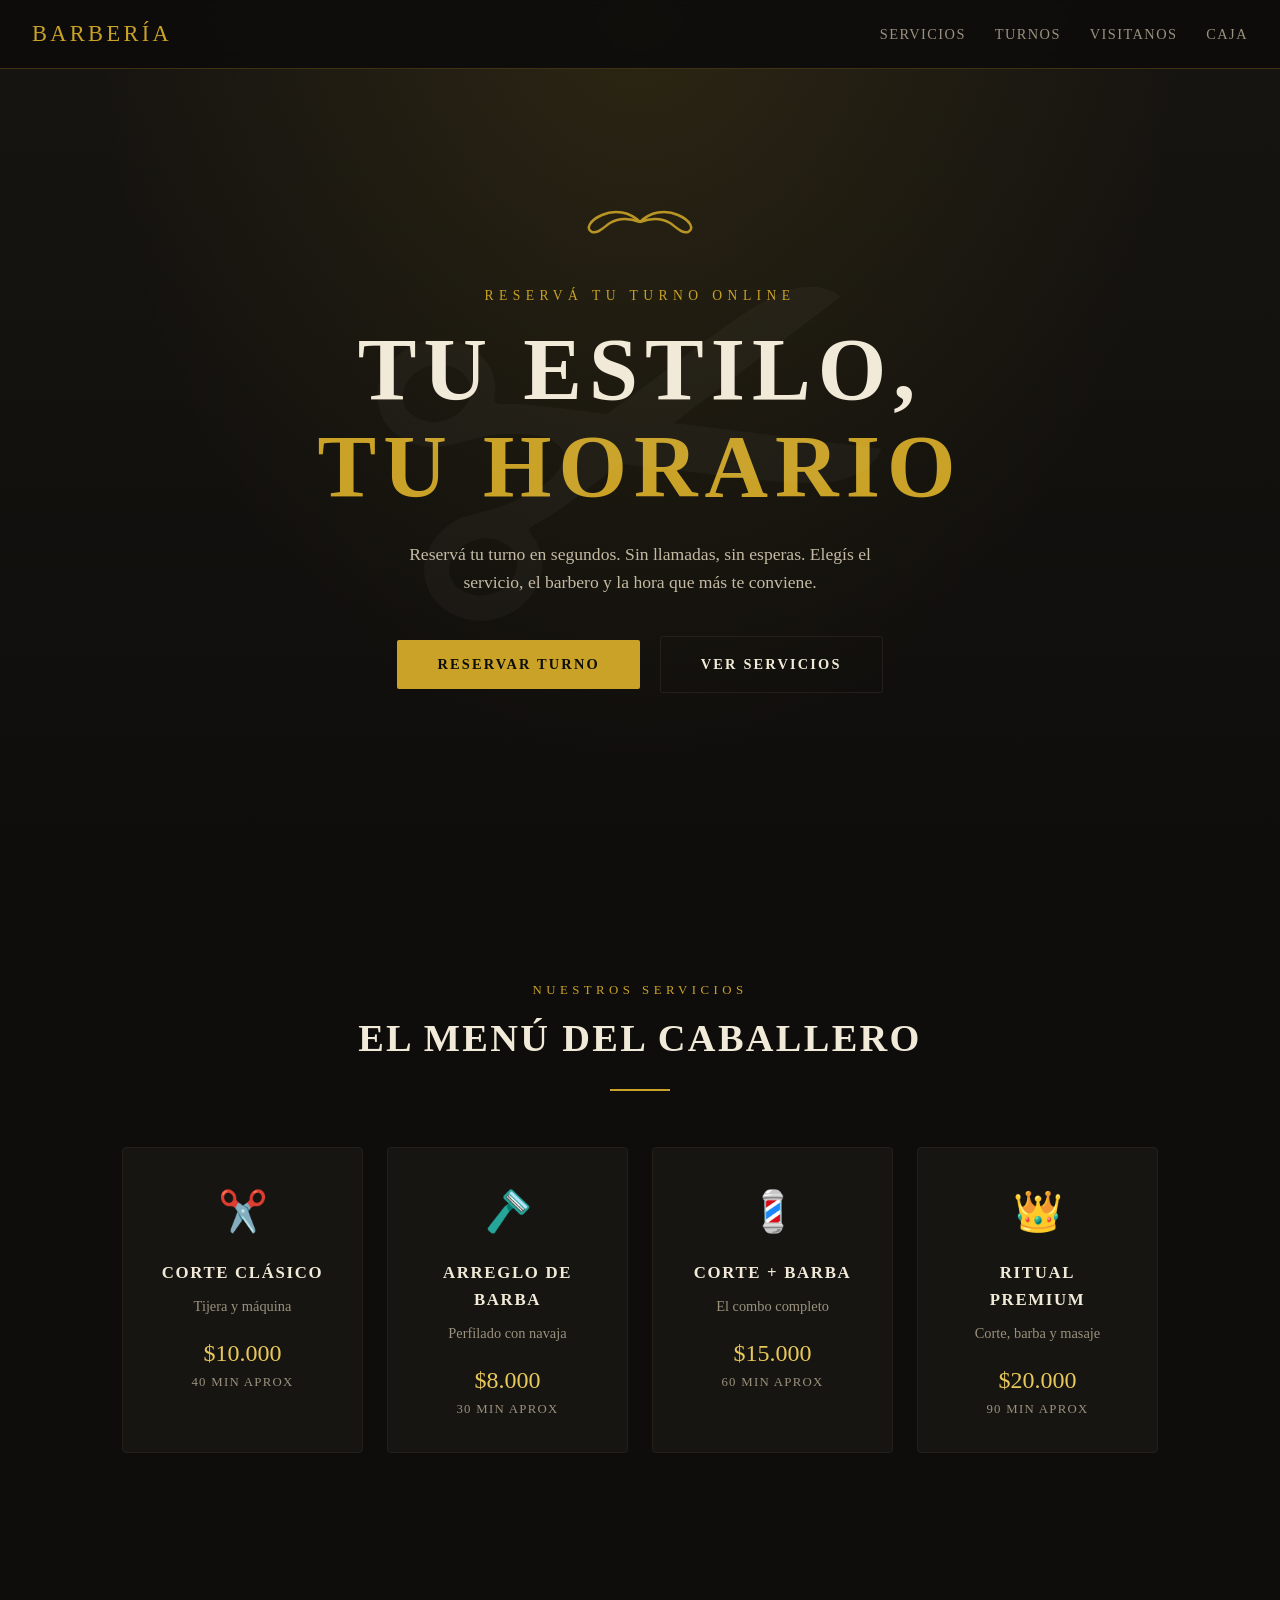
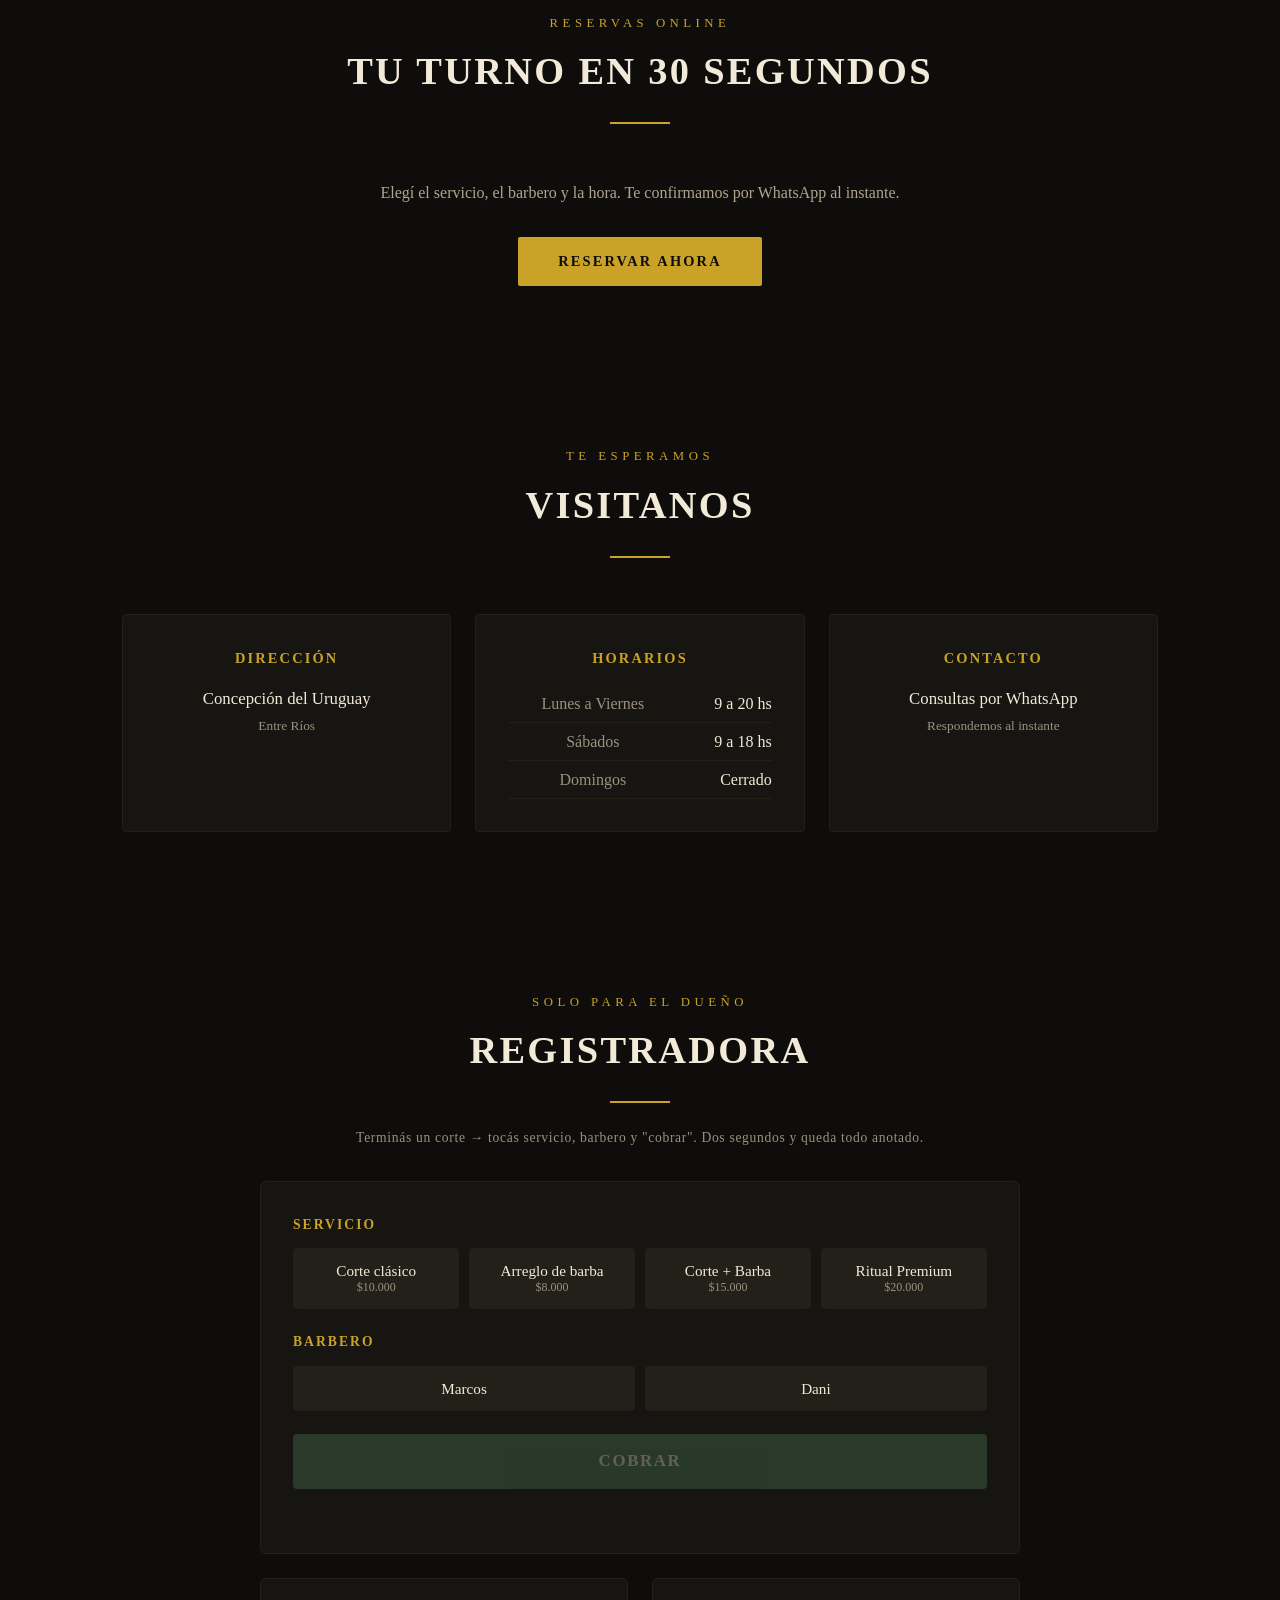
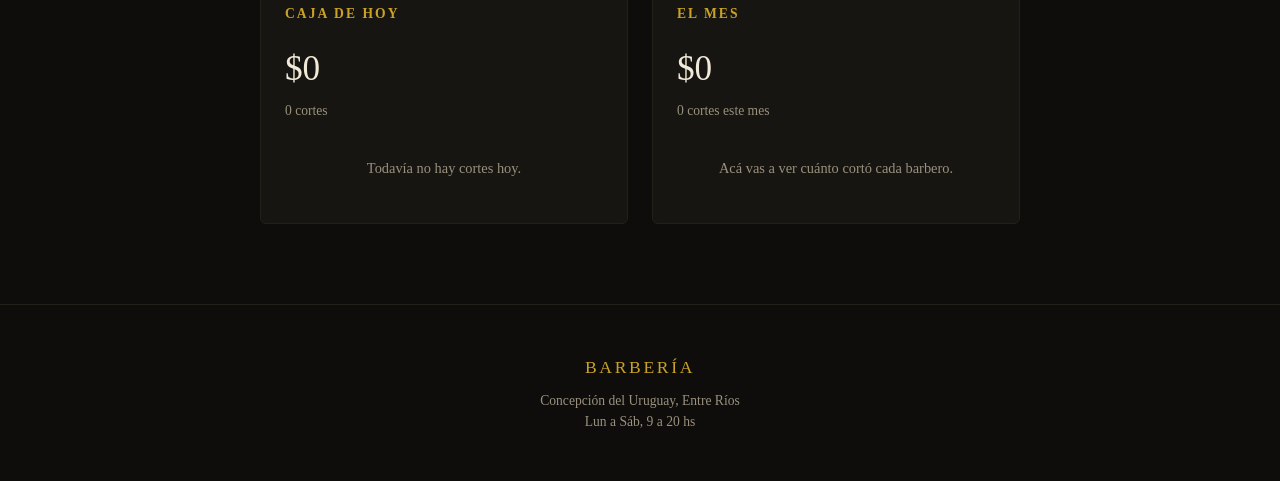
==== commit d744492f: "fix: subir contraste de textos en hero y seccion turnos" ====
--- a/demo/index.html
+++ b/demo/index.html
@@ -62,7 +62,7 @@
   .hero .subtitulo { color: var(--dorado); letter-spacing: .4em; text-transform: uppercase; font-size: .85rem; margin-bottom: 1rem; }
   .hero h1 { font-size: clamp(2.8rem, 8vw, 5.5rem); letter-spacing: .08em; text-transform: uppercase; line-height: 1.1; }
   .hero h1 em { color: var(--dorado); font-style: normal; }
-  .hero p { color: var(--gris-texto); max-width: 520px; margin: 1.5rem 0 2.5rem; font-size: 1.1rem; }
+  .hero p { color: #c4baa4; max-width: 520px; margin: 1.5rem 0 2.5rem; font-size: 1.1rem; }
   .btn {
     display: inline-block; padding: 1rem 2.5rem;
     background: var(--dorado); color: var(--negro);
@@ -112,7 +112,7 @@
   .horarios-tabla td:last-child { text-align: right; }
 
   /* ============ TURNOS ============ */
-  .turnos-intro { text-align: center; max-width: 600px; margin: 0 auto 2rem; color: var(--gris-texto); }
+  .turnos-intro { text-align: center; max-width: 600px; margin: 0 auto 2rem; color: #b0a68f; }
   .turnos-cta { text-align: center; }
 
   /* ============ MODAL ============ */
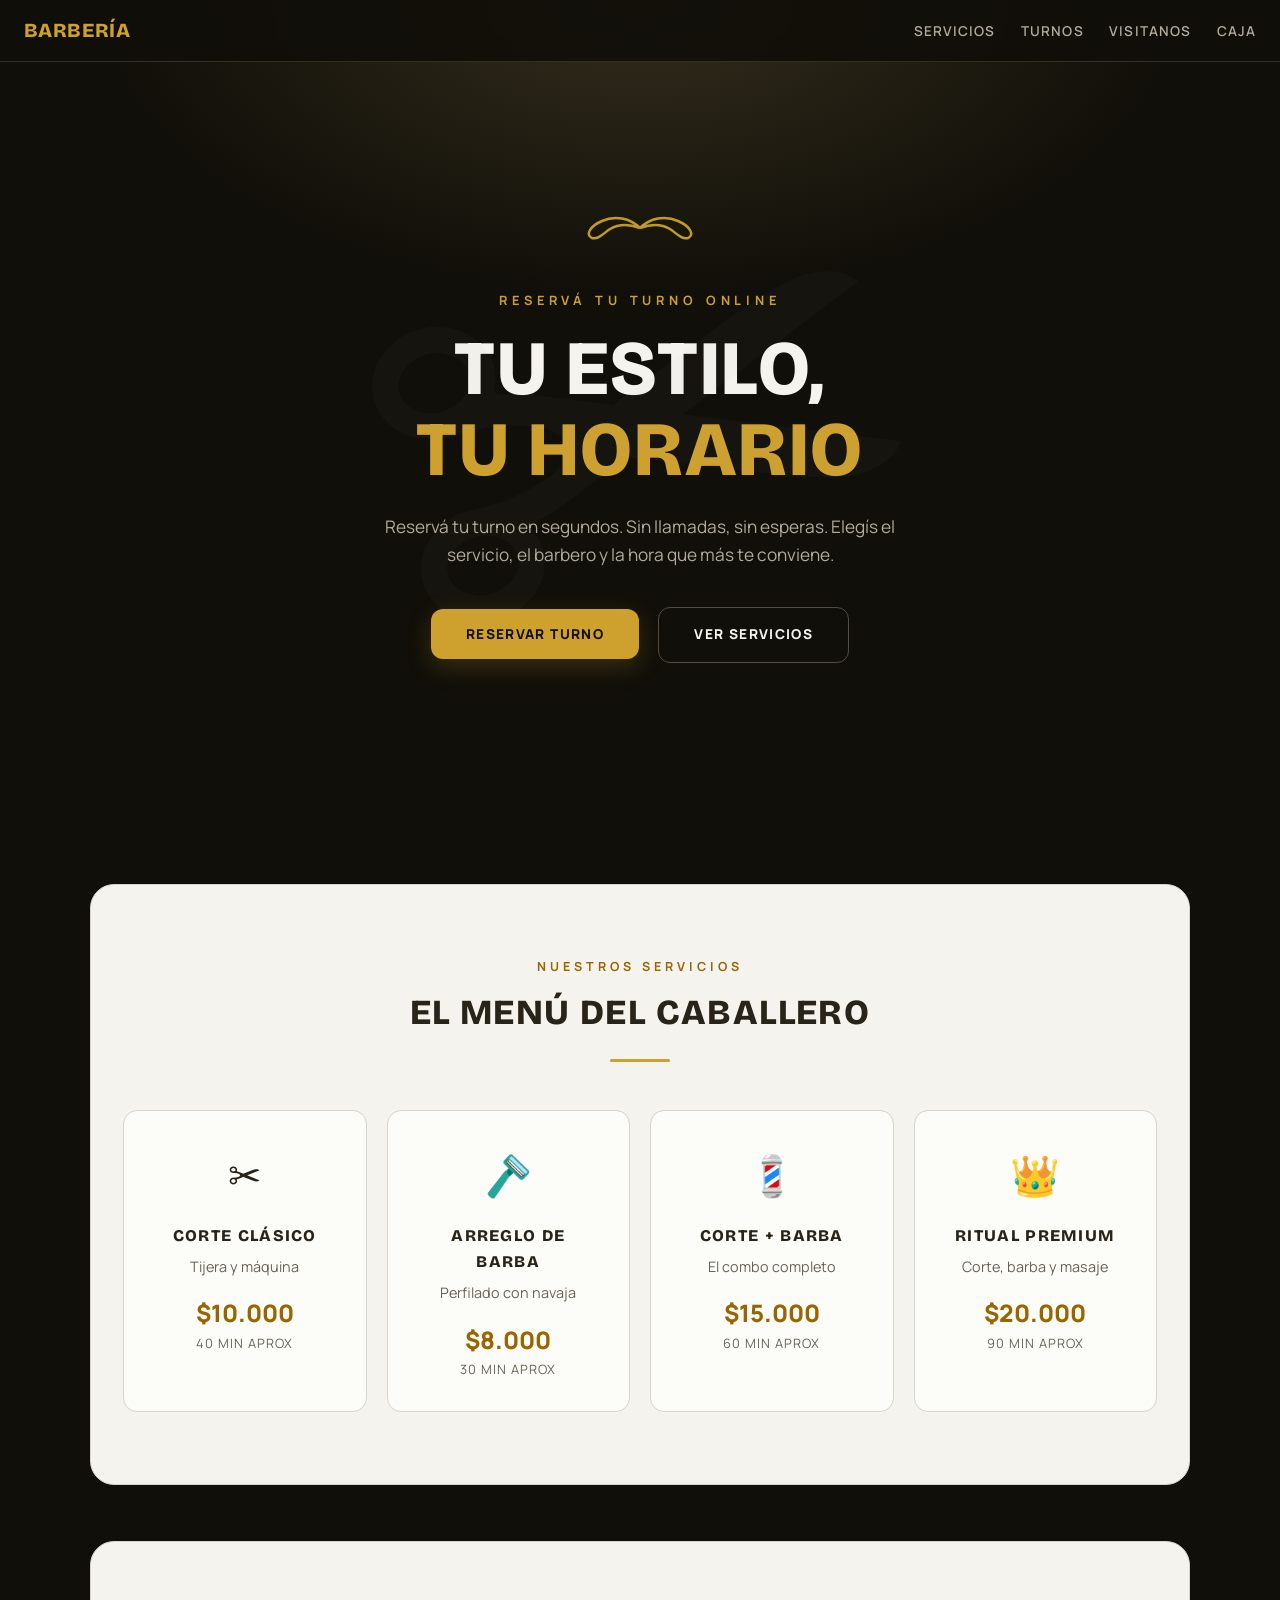
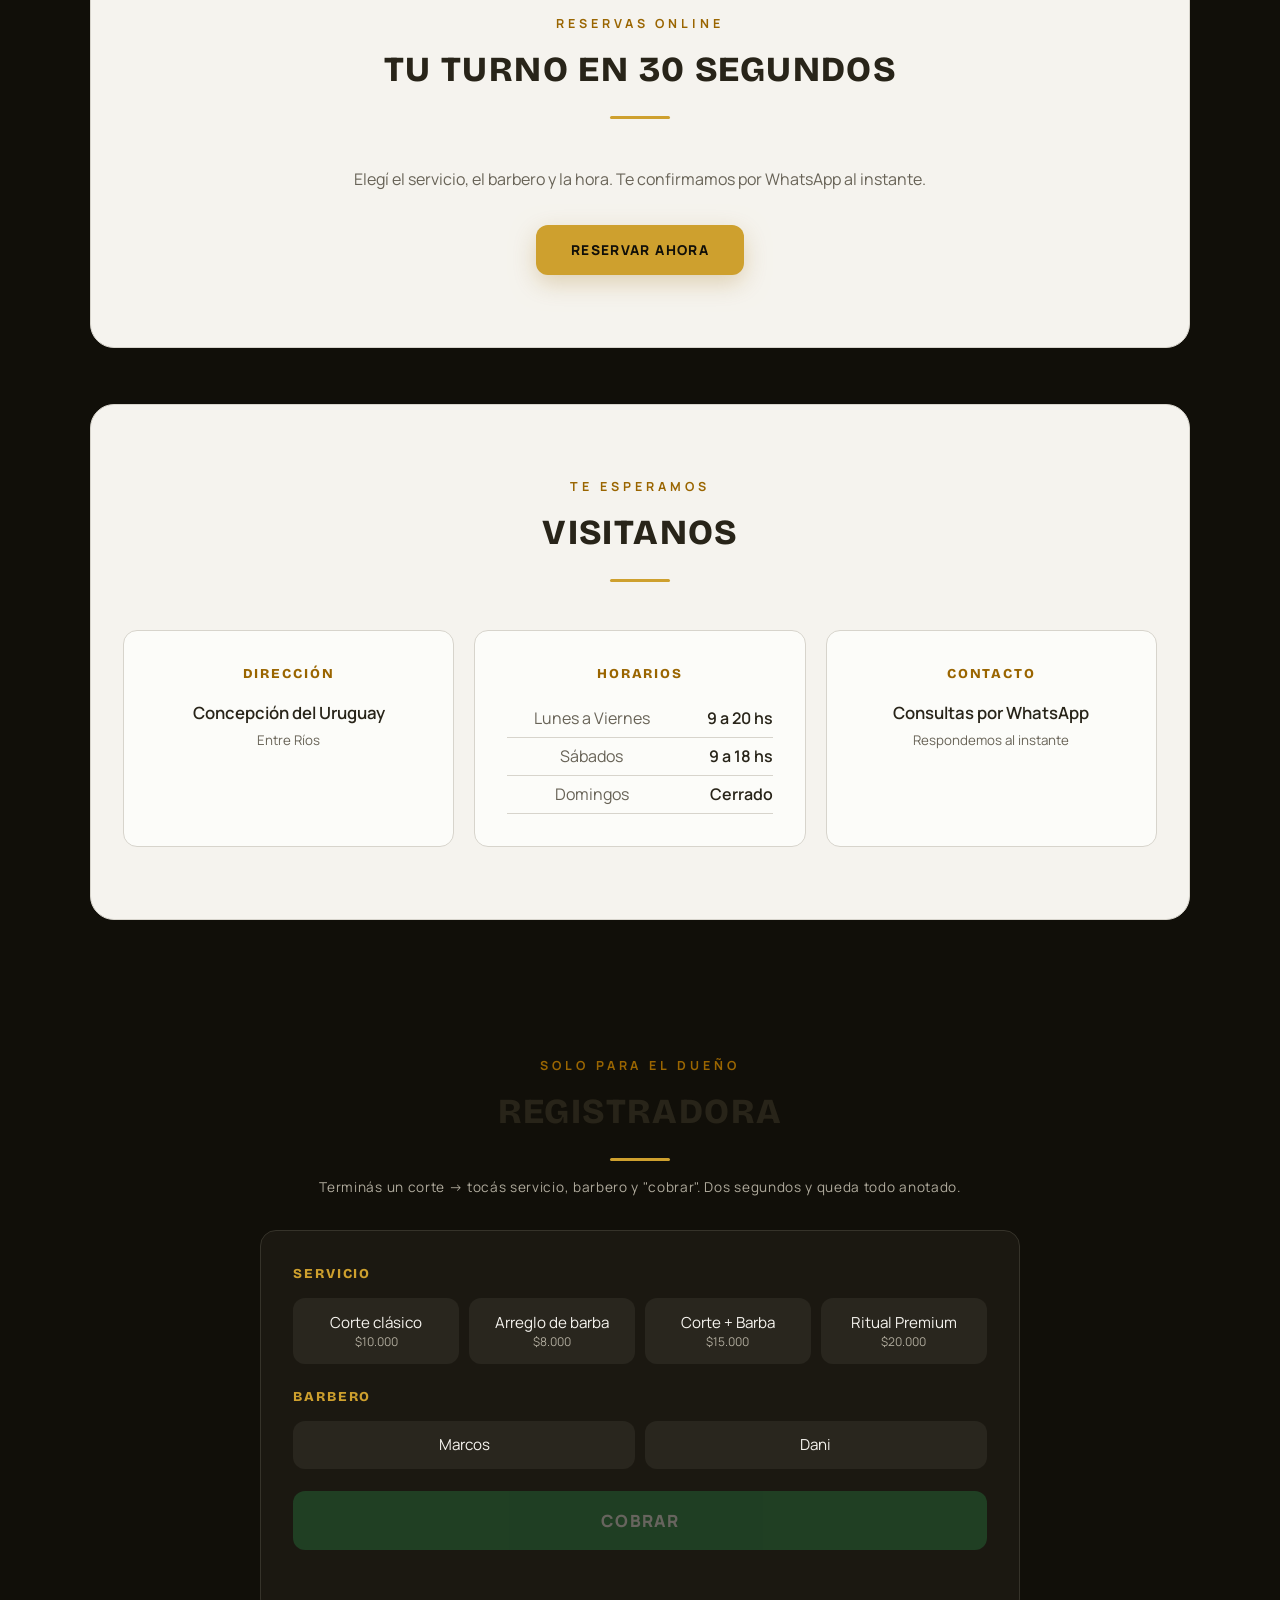
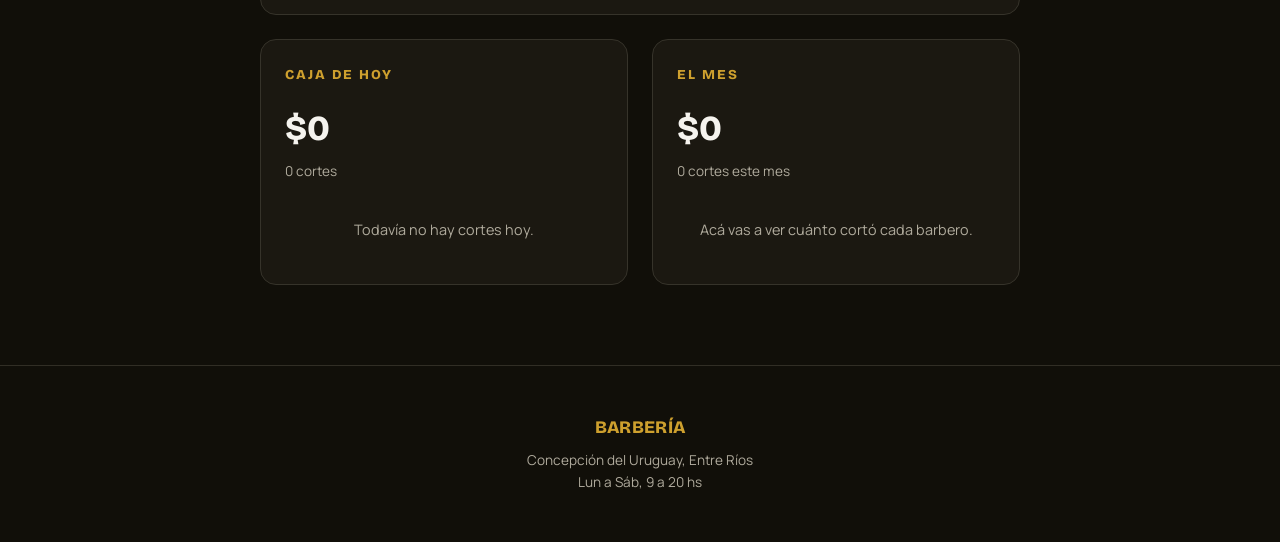
==== commit 301b084d: "feat: rediseno moderno de la demo de turnos (tipografia, secciones claras, espaciado)" ====
--- a/demo/index.html
+++ b/demo/index.html
@@ -4,252 +4,276 @@
 <meta charset="UTF-8">
 <meta name="viewport" content="width=device-width, initial-scale=1.0">
 <title>Barbería — Turnos online</title>
+<link rel="preconnect" href="https://fonts.googleapis.com">
+<link rel="preconnect" href="https://fonts.gstatic.com" crossorigin>
+<link href="https://fonts.googleapis.com/css2?family=Bricolage+Grotesque:opsz,wght@12..96,400..800&family=Manrope:wght@400;500;600;700;800&display=swap" rel="stylesheet">
 <style>
   :root {
-    --negro: #0e0d0b;
-    --carbon: #171511;
-    --gris: #23201a;
-    --dorado: #c9a227;
-    --dorado-claro: #e8c85a;
-    --crema: #f2ead8;
-    --gris-texto: #9a917e;
-    --verde: #4a7c59;
-    --rojo: #a33b2e;
+    --ink: oklch(0.17 0.012 90);
+    --surface: oklch(0.21 0.014 90);
+    --surface-2: oklch(0.27 0.016 90);
+    --paper: oklch(0.965 0.008 95);
+    --gold: oklch(0.73 0.135 85);
+    --gold-soft: oklch(0.84 0.11 90);
+    --gold-dark: oklch(0.55 0.12 75);
+    --ink-paper: oklch(0.26 0.02 90);
+    --muted-dark: oklch(0.74 0.02 90);
+    --muted-paper: oklch(0.5 0.02 90);
+    --line: oklch(0.87 0.012 90);
+    --green: oklch(0.55 0.13 150);
+    --radius: 14px;
   }
   * { margin: 0; padding: 0; box-sizing: border-box; }
   html { scroll-behavior: smooth; }
   body {
-    background: var(--negro);
-    color: var(--crema);
-    font-family: Georgia, 'Times New Roman', serif;
+    background: var(--ink);
+    color: var(--muted-dark);
+    font-family: 'Manrope', system-ui, sans-serif;
+    font-size: 16px;
     line-height: 1.6;
+    -webkit-font-smoothing: antialiased;
+  }
+  h1, h2, h3, .display {
+    font-family: 'Bricolage Grotesque', 'Manrope', sans-serif;
+    letter-spacing: -0.01em;
   }
 
   /* ============ NAV ============ */
   nav {
     position: fixed; top: 0; left: 0; right: 0; z-index: 100;
     display: flex; justify-content: space-between; align-items: center;
-    padding: 1rem 2rem;
-    background: rgba(14,13,11,.92);
-    backdrop-filter: blur(8px);
-    border-bottom: 1px solid rgba(201,162,39,.25);
-  }
-  .logo { font-size: 1.4rem; letter-spacing: .15em; color: var(--dorado); text-transform: uppercase; }
-  nav ul { display: flex; gap: 1.8rem; list-style: none; align-items: center; }
-  nav a { color: var(--gris-texto); text-decoration: none; font-size: .9rem; letter-spacing: .1em; text-transform: uppercase; transition: color .3s; }
-  nav a:hover { color: var(--dorado-claro); }
+    padding: 0.9rem 1.5rem;
+    background: oklch(0.17 0.012 90 / 0.92);
+    backdrop-filter: blur(10px);
+    border-bottom: 1px solid oklch(0.3 0.015 90);
+  }
+  .logo { font-family: 'Bricolage Grotesque', sans-serif; font-weight: 800; font-size: 1.25rem; letter-spacing: 0.02em; color: var(--gold); text-transform: uppercase; }
+  nav ul { display: flex; gap: 1.6rem; list-style: none; align-items: center; }
+  nav a { color: var(--muted-dark); text-decoration: none; font-size: 0.85rem; font-weight: 600; letter-spacing: 0.08em; text-transform: uppercase; transition: color 0.2s; }
+  nav a:hover { color: var(--gold-soft); }
   .btn-nav {
-    background: var(--dorado); color: var(--negro) !important;
-    padding: .5rem 1.2rem; border-radius: 2px; font-weight: bold;
+    background: var(--gold); color: var(--ink) !important;
+    padding: 0.55rem 1.1rem; border-radius: 10px; font-weight: 800;
   }
 
   /* ============ HERO ============ */
   .hero {
-    min-height: 100vh;
+    min-height: 92vh;
     display: flex; flex-direction: column; justify-content: center; align-items: center;
-    text-align: center; padding: 2rem;
+    text-align: center; padding: 7rem 1.5rem 4rem;
+    position: relative; overflow: hidden;
     background:
-      radial-gradient(ellipse at 50% 0%, rgba(201,162,39,.12), transparent 60%),
-      linear-gradient(180deg, var(--carbon), var(--negro));
-    position: relative; overflow: hidden;
+      radial-gradient(60% 50% at 50% 0%, oklch(0.3 0.03 90), transparent 70%),
+      var(--ink);
   }
   .hero::before {
     content: "✂";
-    position: absolute; font-size: 40rem; opacity: .03;
+    position: absolute; font-size: 42rem; opacity: 0.03;
     top: 50%; left: 50%; transform: translate(-50%,-50%) rotate(-15deg);
     pointer-events: none;
   }
-  .hero .subtitulo { color: var(--dorado); letter-spacing: .4em; text-transform: uppercase; font-size: .85rem; margin-bottom: 1rem; }
-  .hero h1 { font-size: clamp(2.8rem, 8vw, 5.5rem); letter-spacing: .08em; text-transform: uppercase; line-height: 1.1; }
-  .hero h1 em { color: var(--dorado); font-style: normal; }
-  .hero p { color: #c4baa4; max-width: 520px; margin: 1.5rem 0 2.5rem; font-size: 1.1rem; }
+  .hero .subtitulo { color: var(--gold); letter-spacing: 0.38em; text-transform: uppercase; font-size: 0.8rem; font-weight: 700; margin-bottom: 1.2rem; }
+  .hero h1 { font-size: clamp(2.6rem, 7vw, 4.8rem); text-transform: uppercase; line-height: 1.05; color: var(--paper); font-weight: 800; letter-spacing: 0.02em; }
+  .hero h1 em { color: var(--gold); font-style: normal; }
+  .hero p { color: var(--muted-dark); max-width: 520px; margin: 1.4rem 0 2.4rem; font-size: 1.08rem; }
   .btn {
-    display: inline-block; padding: 1rem 2.5rem;
-    background: var(--dorado); color: var(--negro);
-    text-decoration: none; font-weight: bold; letter-spacing: .15em;
-    text-transform: uppercase; font-size: .9rem; border-radius: 2px;
+    display: inline-block; padding: 1rem 2.2rem;
+    background: var(--gold); color: var(--ink);
+    text-decoration: none; font-weight: 800; letter-spacing: 0.1em;
+    text-transform: uppercase; font-size: 0.85rem; border-radius: 12px;
     border: none; cursor: pointer; font-family: inherit;
-    transition: transform .2s, background .2s;
-  }
-  .btn:hover { background: var(--dorado-claro); transform: translateY(-2px); }
-  .btn.secundario { background: transparent; color: var(--crema); border: 1px solid var(--gris); margin-left: 1rem; }
-  .btn.secundario:hover { border-color: var(--dorado); color: var(--dorado-claro); }
-  .bigote { width: 120px; margin-bottom: 1.5rem; opacity: .9; }
-
-  /* ============ SECCIONES ============ */
-  section { padding: 5rem 2rem; max-width: 1100px; margin: 0 auto; }
-  .seccion-titulo { text-align: center; margin-bottom: 3.5rem; }
-  .seccion-titulo .etiqueta { color: var(--dorado); letter-spacing: .35em; text-transform: uppercase; font-size: .8rem; }
-  .seccion-titulo h2 { font-size: 2.4rem; text-transform: uppercase; letter-spacing: .06em; margin-top: .5rem; }
-  .seccion-titulo .linea { width: 60px; height: 2px; background: var(--dorado); margin: 1.2rem auto 0; }
+    transition: transform 0.18s ease, background 0.18s ease;
+    box-shadow: 0 8px 24px oklch(0.73 0.135 85 / 0.22);
+  }
+  .btn:hover { background: var(--gold-soft); transform: translateY(-2px); }
+  .btn.secundario { background: transparent; color: var(--paper); border: 1.5px solid oklch(0.42 0.02 90); margin-left: 1rem; box-shadow: none; }
+  .btn.secundario:hover { border-color: var(--gold); color: var(--gold-soft); }
+  .bigote { width: 120px; margin-bottom: 1.5rem; opacity: 0.95; }
+
+  /* ============ SECCIONES CLARAS ============ */
+  section { padding: 5rem 1.5rem; max-width: 1100px; margin: 0 auto; }
+  #servicios, #turnos, #visitanos {
+    background: var(--paper);
+    color: var(--ink-paper);
+    border: 1px solid var(--line);
+    border-radius: 24px;
+    max-width: 1100px;
+    margin: 3.5rem auto;
+    padding: 4.5rem 2rem;
+  }
+  .seccion-titulo { text-align: center; margin-bottom: 3rem; }
+  .seccion-titulo .etiqueta { color: var(--gold-dark); letter-spacing: 0.32em; text-transform: uppercase; font-size: 0.78rem; font-weight: 700; }
+  .seccion-titulo h2 { font-size: 2.2rem; text-transform: uppercase; letter-spacing: 0.04em; margin-top: 0.5rem; color: var(--ink-paper); font-weight: 800; }
+  .seccion-titulo .linea { width: 60px; height: 3px; background: var(--gold); margin: 1.1rem auto 0; border-radius: 2px; }
 
   /* ============ SERVICIOS ============ */
-  .servicios-grid { display: grid; grid-template-columns: repeat(auto-fit, minmax(240px, 1fr)); gap: 1.5rem; }
+  .servicios-grid { display: grid; grid-template-columns: repeat(auto-fit, minmax(240px, 1fr)); gap: 1.25rem; }
   .servicio {
-    background: var(--carbon); border: 1px solid var(--gris);
-    padding: 2rem; border-radius: 4px; text-align: center;
-    transition: border-color .3s, transform .3s;
-  }
-  .servicio:hover { border-color: var(--dorado); transform: translateY(-4px); }
+    background: oklch(0.99 0.004 95); border: 1px solid var(--line);
+    padding: 2rem; border-radius: var(--radius); text-align: center;
+    transition: transform 0.2s ease, border-color 0.2s ease;
+  }
+  .servicio:hover { border-color: var(--gold-dark); transform: translateY(-4px); }
   .servicio .icono { font-size: 2.5rem; margin-bottom: 1rem; }
-  .servicio h3 { text-transform: uppercase; letter-spacing: .1em; font-size: 1.05rem; margin-bottom: .5rem; }
-  .servicio p { color: var(--gris-texto); font-size: .9rem; margin-bottom: 1rem; }
-  .servicio .precio { color: var(--dorado-claro); font-size: 1.5rem; }
-  .servicio .duracion { color: var(--gris-texto); font-size: .8rem; letter-spacing: .1em; }
+  .servicio h3 { text-transform: uppercase; letter-spacing: 0.08em; font-size: 1.02rem; margin-bottom: 0.4rem; color: var(--ink-paper); font-weight: 800; }
+  .servicio p { color: var(--muted-paper); font-size: 0.9rem; margin-bottom: 1rem; }
+  .servicio .precio { color: var(--gold-dark); font-size: 1.5rem; font-weight: 800; }
+  .servicio .duracion { color: var(--muted-paper); font-size: 0.8rem; letter-spacing: 0.08em; }
 
   /* ============ INFO LOCAL ============ */
-  .info-grid { display: grid; grid-template-columns: repeat(auto-fit, minmax(260px, 1fr)); gap: 1.5rem; }
+  .info-grid { display: grid; grid-template-columns: repeat(auto-fit, minmax(260px, 1fr)); gap: 1.25rem; }
   .info-card {
-    background: var(--carbon); border: 1px solid var(--gris); border-radius: 4px;
+    background: oklch(0.99 0.004 95); border: 1px solid var(--line); border-radius: var(--radius);
     padding: 2rem; text-align: center;
   }
-  .info-card h3 { color: var(--dorado); text-transform: uppercase; letter-spacing: .15em; font-size: .9rem; margin-bottom: 1rem; }
-  .info-card p { color: var(--crema); font-size: 1.05rem; }
-  .info-card small { color: var(--gris-texto); }
+  .info-card h3 { color: var(--gold-dark); text-transform: uppercase; letter-spacing: 0.14em; font-size: 0.85rem; margin-bottom: 1rem; font-weight: 800; }
+  .info-card p { color: var(--ink-paper); font-size: 1.05rem; font-weight: 600; }
+  .info-card small { color: var(--muted-paper); }
   .horarios-tabla { width: 100%; border-collapse: collapse; }
-  .horarios-tabla td { padding: .35rem 0; border-bottom: 1px solid var(--gris); }
-  .horarios-tabla td:first-child { color: var(--gris-texto); }
-  .horarios-tabla td:last-child { text-align: right; }
+  .horarios-tabla td { padding: 0.35rem 0; border-bottom: 1px solid var(--line); }
+  .horarios-tabla td:first-child { color: var(--muted-paper); }
+  .horarios-tabla td:last-child { text-align: right; font-weight: 600; }
 
   /* ============ TURNOS ============ */
-  .turnos-intro { text-align: center; max-width: 600px; margin: 0 auto 2rem; color: #b0a68f; }
+  .turnos-intro { text-align: center; max-width: 600px; margin: 0 auto 2rem; color: var(--muted-paper); }
   .turnos-cta { text-align: center; }
+  .turnos-cta .btn { box-shadow: 0 8px 24px oklch(0.55 0.12 75 / 0.25); }
 
   /* ============ MODAL ============ */
   .modal-overlay {
     display: none; position: fixed; inset: 0; z-index: 200;
-    background: rgba(0,0,0,.85); backdrop-filter: blur(4px);
+    background: oklch(0.12 0.01 90 / 0.85); backdrop-filter: blur(4px);
     align-items: center; justify-content: center; padding: 1rem;
   }
   .modal-overlay.activo { display: flex; }
   .modal {
-    background: var(--carbon); border: 1px solid var(--gris);
-    border-radius: 8px; padding: 2rem; max-width: 500px; width: 100%;
+    background: var(--surface); border: 1px solid oklch(0.32 0.016 90);
+    border-radius: 18px; padding: 2rem; max-width: 500px; width: 100%;
     max-height: 90vh; overflow-y: auto; position: relative;
   }
   .modal-cerrar {
     position: absolute; top: 1rem; right: 1rem;
-    background: none; border: none; color: var(--gris-texto);
+    background: none; border: none; color: var(--muted-dark);
     font-size: 1.5rem; cursor: pointer;
   }
-  .modal-cerrar:hover { color: var(--dorado); }
-  .progreso { display: flex; gap: .5rem; margin-bottom: 2rem; }
+  .modal-cerrar:hover { color: var(--gold); }
+  .progreso { display: flex; gap: 0.5rem; margin-bottom: 2rem; }
   .progreso-paso {
-    flex: 1; height: 4px; background: var(--gris); border-radius: 2px;
-  }
-  .progreso-paso.activo { background: var(--dorado); }
+    flex: 1; height: 4px; background: var(--surface-2); border-radius: 2px;
+  }
+  .progreso-paso.activo { background: var(--gold); }
   .paso { display: none; }
   .paso.activo { display: block; }
-  .paso h3 { color: var(--dorado); text-transform: uppercase; letter-spacing: .15em; font-size: .9rem; margin-bottom: 1.5rem; text-align: center; }
-  .opciones { display: grid; grid-template-columns: 1fr 1fr; gap: .8rem; }
+  .paso h3 { color: var(--gold); text-transform: uppercase; letter-spacing: 0.14em; font-size: 0.9rem; margin-bottom: 1.5rem; text-align: center; font-weight: 800; }
+  .opciones { display: grid; grid-template-columns: 1fr 1fr; gap: 0.8rem; }
   .opcion {
-    background: var(--gris); border: 1px solid transparent; border-radius: 4px;
-    padding: 1rem; cursor: pointer; text-align: center; transition: all .2s;
-  }
-  .opcion:hover { border-color: rgba(201,162,39,.5); }
-  .opcion.seleccionada { border-color: var(--dorado); background: rgba(201,162,39,.12); }
-  .opcion .icono { font-size: 1.8rem; margin-bottom: .5rem; }
-  .opcion .nombre { font-weight: bold; color: var(--crema); font-size: .95rem; }
-  .opcion .detalle { color: var(--gris-texto); font-size: .8rem; margin-top: .3rem; }
-  .horarios-grid { display: grid; grid-template-columns: repeat(4, 1fr); gap: .5rem; }
+    background: var(--surface-2); border: 1px solid transparent; border-radius: 12px;
+    padding: 1rem; cursor: pointer; text-align: center; transition: all 0.2s;
+  }
+  .opcion:hover { border-color: oklch(0.73 0.135 85 / 0.5); }
+  .opcion.seleccionada { border-color: var(--gold); background: oklch(0.73 0.135 85 / 0.14); }
+  .opcion .icono { font-size: 1.8rem; margin-bottom: 0.5rem; }
+  .opcion .nombre { font-weight: 800; color: var(--paper); font-size: 0.95rem; }
+  .opcion .detalle { color: var(--muted-dark); font-size: 0.8rem; margin-top: 0.3rem; }
+  .horarios-grid { display: grid; grid-template-columns: repeat(4, 1fr); gap: 0.5rem; }
   .horario-btn {
-    background: var(--gris); border: 1px solid transparent; border-radius: 4px;
-    padding: .7rem; cursor: pointer; text-align: center; color: var(--crema);
-    font-family: inherit; font-size: .9rem; transition: all .2s;
-  }
-  .horario-btn:hover:not(:disabled) { border-color: rgba(201,162,39,.5); }
-  .horario-btn.seleccionado { border-color: var(--dorado); background: rgba(201,162,39,.12); color: var(--dorado-claro); }
-  .horario-btn:disabled { opacity: .3; cursor: not-allowed; text-decoration: line-through; }
+    background: var(--surface-2); border: 1px solid transparent; border-radius: 10px;
+    padding: 0.7rem; cursor: pointer; text-align: center; color: var(--paper);
+    font-family: inherit; font-size: 0.9rem; transition: all 0.2s;
+  }
+  .horario-btn:hover:not(:disabled) { border-color: oklch(0.73 0.135 85 / 0.5); }
+  .horario-btn.seleccionado { border-color: var(--gold); background: oklch(0.73 0.135 85 / 0.14); color: var(--gold-soft); }
+  .horario-btn:disabled { opacity: 0.3; cursor: not-allowed; text-decoration: line-through; }
   .fecha-input {
-    width: 100%; padding: .8rem; background: var(--gris); border: 1px solid var(--gris);
-    border-radius: 4px; color: var(--crema); font-family: inherit; font-size: 1rem;
+    width: 100%; padding: 0.8rem; background: var(--surface-2); border: 1px solid var(--surface-2);
+    border-radius: 10px; color: var(--paper); font-family: inherit; font-size: 1rem;
     margin-bottom: 1rem;
   }
   .form-input {
-    width: 100%; padding: .8rem; background: var(--gris); border: 1px solid var(--gris);
-    border-radius: 4px; color: var(--crema); font-family: inherit; font-size: 1rem;
+    width: 100%; padding: 0.8rem; background: var(--surface-2); border: 1px solid var(--surface-2);
+    border-radius: 10px; color: var(--paper); font-family: inherit; font-size: 1rem;
     margin-bottom: 1rem;
   }
-  .form-input:focus { outline: none; border-color: var(--dorado); }
+  .form-input:focus { outline: none; border-color: var(--gold); }
   .btn-continuar {
-    width: 100%; padding: 1rem; background: var(--dorado); color: var(--negro);
-    border: none; border-radius: 4px; font-family: inherit; font-size: 1rem;
-    font-weight: bold; letter-spacing: .1em; text-transform: uppercase;
+    width: 100%; padding: 1rem; background: var(--gold); color: var(--ink);
+    border: none; border-radius: 12px; font-family: inherit; font-size: 1rem;
+    font-weight: 800; letter-spacing: 0.08em; text-transform: uppercase;
     cursor: pointer; margin-top: 1rem;
   }
-  .btn-continuar:disabled { opacity: .4; cursor: not-allowed; }
-  .resumen { background: var(--gris); border-radius: 4px; padding: 1.2rem; margin-bottom: 1rem; }
-  .resumen-linea { display: flex; justify-content: space-between; padding: .4rem 0; border-bottom: 1px solid rgba(255,255,255,.1); }
+  .btn-continuar:disabled { opacity: 0.4; cursor: not-allowed; }
+  .resumen { background: var(--surface-2); border-radius: 12px; padding: 1.2rem; margin-bottom: 1rem; }
+  .resumen-linea { display: flex; justify-content: space-between; padding: 0.4rem 0; border-bottom: 1px solid oklch(0.36 0.015 90); }
   .resumen-linea:last-child { border-bottom: none; }
-  .resumen-linea .label { color: var(--gris-texto); }
-  .resumen-linea .valor { color: var(--crema); font-weight: bold; }
+  .resumen-linea .label { color: var(--muted-dark); }
+  .resumen-linea .valor { color: var(--paper); font-weight: 800; }
   .confirmacion { text-align: center; padding: 2rem 0; }
   .confirmacion .check { font-size: 4rem; margin-bottom: 1rem; }
   .btn-whatsapp {
-    display: inline-block; padding: 1rem 2rem; background: var(--verde); color: var(--crema);
-    text-decoration: none; font-weight: bold; letter-spacing: .1em; text-transform: uppercase;
-    border-radius: 4px; margin-top: 1rem;
+    display: inline-block; padding: 1rem 2rem; background: var(--green); color: var(--paper);
+    text-decoration: none; font-weight: 800; letter-spacing: 0.08em; text-transform: uppercase;
+    border-radius: 12px; margin-top: 1rem;
   }
 
   /* ============ REGISTRADORA (DUEÑO) ============ */
   .caja-wrap { max-width: 760px; margin: 0 auto; }
   .aviso-dueno {
-    text-align: center; color: var(--gris-texto); font-size: .85rem;
-    margin: -2rem 0 2rem; letter-spacing: .05em;
+    text-align: center; color: var(--muted-dark); font-size: 0.85rem;
+    margin: -2rem 0 2rem; letter-spacing: 0.05em;
   }
   .registradora {
-    background: var(--carbon); border: 1px solid var(--gris);
-    border-radius: 6px; padding: 2rem;
-  }
-  .registradora h3 { color: var(--dorado); letter-spacing: .15em; text-transform: uppercase; font-size: .85rem; margin-bottom: .8rem; }
-  .botones-reg { display: grid; grid-template-columns: repeat(auto-fit, minmax(150px, 1fr)); gap: .6rem; margin-bottom: 1.4rem; }
+    background: var(--surface); border: 1px solid oklch(0.32 0.016 90);
+    border-radius: 16px; padding: 2rem;
+  }
+  .registradora h3 { color: var(--gold); letter-spacing: 0.14em; text-transform: uppercase; font-size: 0.85rem; margin-bottom: 0.8rem; font-weight: 800; }
+  .botones-reg { display: grid; grid-template-columns: repeat(auto-fit, minmax(150px, 1fr)); gap: 0.6rem; margin-bottom: 1.4rem; }
   .btn-reg {
-    background: var(--gris); border: 1px solid transparent; border-radius: 4px;
-    padding: .8rem .6rem; cursor: pointer; color: var(--crema); font-family: inherit;
-    font-size: .95rem; transition: all .2s; text-align: center;
-  }
-  .btn-reg small { display: block; color: var(--gris-texto); font-size: .75rem; }
-  .btn-reg:hover { border-color: rgba(201,162,39,.5); }
-  .btn-reg.seleccionada { border-color: var(--dorado); background: rgba(201,162,39,.12); }
-  .btn-reg.seleccionada small { color: var(--dorado-claro); }
+    background: var(--surface-2); border: 1px solid transparent; border-radius: 12px;
+    padding: 0.8rem 0.6rem; cursor: pointer; color: var(--paper); font-family: inherit;
+    font-size: 0.95rem; transition: all 0.2s; text-align: center;
+  }
+  .btn-reg small { display: block; color: var(--muted-dark); font-size: 0.75rem; }
+  .btn-reg:hover { border-color: oklch(0.73 0.135 85 / 0.5); }
+  .btn-reg.seleccionada { border-color: var(--gold); background: oklch(0.73 0.135 85 / 0.14); }
+  .btn-reg.seleccionada small { color: var(--gold-soft); }
   .btn-cobrar {
-    width: 100%; padding: 1.1rem; background: var(--verde); color: var(--crema);
-    border: none; border-radius: 4px; font-family: inherit; font-size: 1.05rem;
-    font-weight: bold; letter-spacing: .1em; text-transform: uppercase; cursor: pointer;
-    transition: filter .2s; margin-bottom: .5rem;
-  }
-  .btn-cobrar:hover:not(:disabled) { filter: brightness(1.2); }
-  .btn-cobrar:disabled { opacity: .35; cursor: not-allowed; }
-  .aviso-cobrado { text-align: center; color: var(--dorado-claro); min-height: 1.5rem; font-size: .95rem; }
+    width: 100%; padding: 1.1rem; background: var(--green); color: var(--paper);
+    border: none; border-radius: 12px; font-family: inherit; font-size: 1.05rem;
+    font-weight: 800; letter-spacing: 0.08em; text-transform: uppercase; cursor: pointer;
+    transition: filter 0.2s; margin-bottom: 0.5rem;
+  }
+  .btn-cobrar:hover:not(:disabled) { filter: brightness(1.15); }
+  .btn-cobrar:disabled { opacity: 0.35; cursor: not-allowed; }
+  .aviso-cobrado { text-align: center; color: var(--gold-soft); min-height: 1.5rem; font-size: 0.95rem; }
 
   .paneles { display: grid; grid-template-columns: 1fr 1fr; gap: 1.5rem; margin-top: 1.5rem; }
-  .panel { background: var(--carbon); border: 1px solid var(--gris); border-radius: 6px; padding: 1.5rem; }
-  .panel h3 { color: var(--dorado); letter-spacing: .15em; text-transform: uppercase; font-size: .85rem; margin-bottom: 1rem; }
-  .panel .total-grande { font-size: 2.2rem; color: var(--crema); margin-bottom: .2rem; }
-  .panel .sub { color: var(--gris-texto); font-size: .85rem; margin-bottom: 1rem; }
+  .panel { background: var(--surface); border: 1px solid oklch(0.32 0.016 90); border-radius: 16px; padding: 1.5rem; }
+  .panel h3 { color: var(--gold); letter-spacing: 0.14em; text-transform: uppercase; font-size: 0.85rem; margin-bottom: 1rem; font-weight: 800; }
+  .panel .total-grande { font-size: 2.2rem; color: var(--paper); margin-bottom: 0.2rem; font-family: 'Bricolage Grotesque', sans-serif; font-weight: 800; }
+  .panel .sub { color: var(--muted-dark); font-size: 0.85rem; margin-bottom: 1rem; }
   .fila-corte {
-    display: flex; justify-content: space-between; padding: .45rem 0;
-    border-bottom: 1px solid var(--gris); font-size: .92rem;
-  }
-  .fila-corte small { color: var(--gris-texto); display: block; }
-  .fila-corte .monto { color: var(--dorado-claro); white-space: nowrap; }
+    display: flex; justify-content: space-between; padding: 0.45rem 0;
+    border-bottom: 1px solid oklch(0.32 0.016 90); font-size: 0.92rem;
+  }
+  .fila-corte small { color: var(--muted-dark); display: block; }
+  .fila-corte .monto { color: var(--gold-soft); white-space: nowrap; }
   .btn-deshacer {
-    background: transparent; border: 1px solid var(--rojo); color: var(--rojo);
-    padding: .4rem .9rem; border-radius: 2px; cursor: pointer; font-size: .75rem;
-    text-transform: uppercase; letter-spacing: .1em; font-family: inherit; margin-top: .8rem;
-  }
-  .btn-deshacer:hover { background: var(--rojo); color: var(--crema); }
-  .fila-barbero { display: flex; justify-content: space-between; padding: .6rem 0; border-bottom: 1px solid var(--gris); }
+    background: transparent; border: 1px solid oklch(0.55 0.16 28); color: oklch(0.66 0.16 28);
+    padding: 0.4rem 0.9rem; border-radius: 10px; cursor: pointer; font-size: 0.75rem;
+    text-transform: uppercase; letter-spacing: 0.1em; font-family: inherit; margin-top: 0.8rem;
+  }
+  .btn-deshacer:hover { background: oklch(0.55 0.16 28); color: var(--paper); }
+  .fila-barbero { display: flex; justify-content: space-between; padding: 0.6rem 0; border-bottom: 1px solid oklch(0.32 0.016 90); }
   .fila-barbero .comision { text-align: right; }
-  .fila-barbero .comision small { display: block; color: var(--gris-texto); }
-  .vacio { color: var(--gris-texto); text-align: center; padding: 1.2rem 0; font-size: .9rem; }
+  .fila-barbero .comision small { display: block; color: var(--muted-dark); }
+  .vacio { color: var(--muted-dark); text-align: center; padding: 1.2rem 0; font-size: 0.9rem; }
 
   /* ============ FOOTER ============ */
   footer {
     text-align: center; padding: 3rem 2rem;
-    border-top: 1px solid var(--gris); color: var(--gris-texto); font-size: .85rem;
-  }
-  footer .logo { font-size: 1.1rem; margin-bottom: .5rem; }
+    border-top: 1px solid oklch(0.3 0.015 90); color: var(--muted-dark); font-size: 0.85rem;
+  }
+  footer .logo { font-size: 1.1rem; margin-bottom: 0.5rem; }
 
   @media (max-width: 640px) {
     nav ul li:not(:last-child) { display: none; }
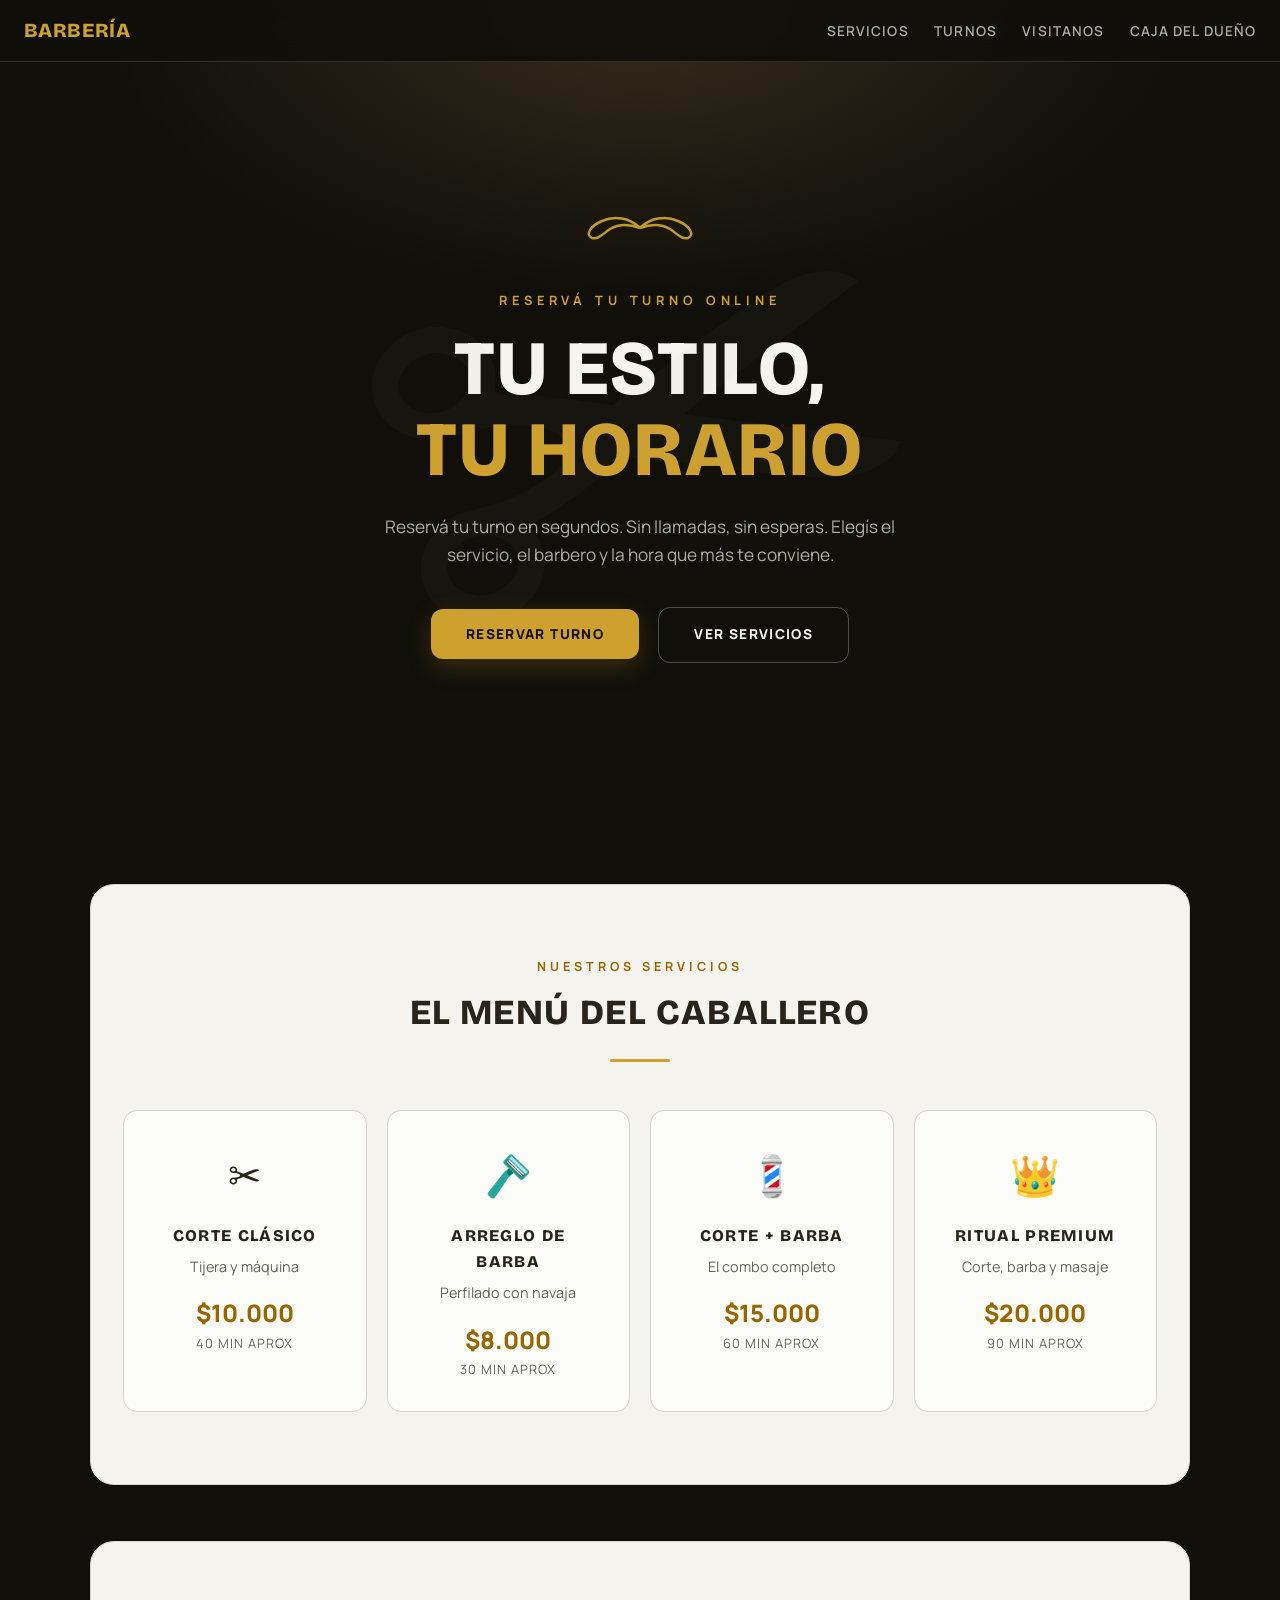
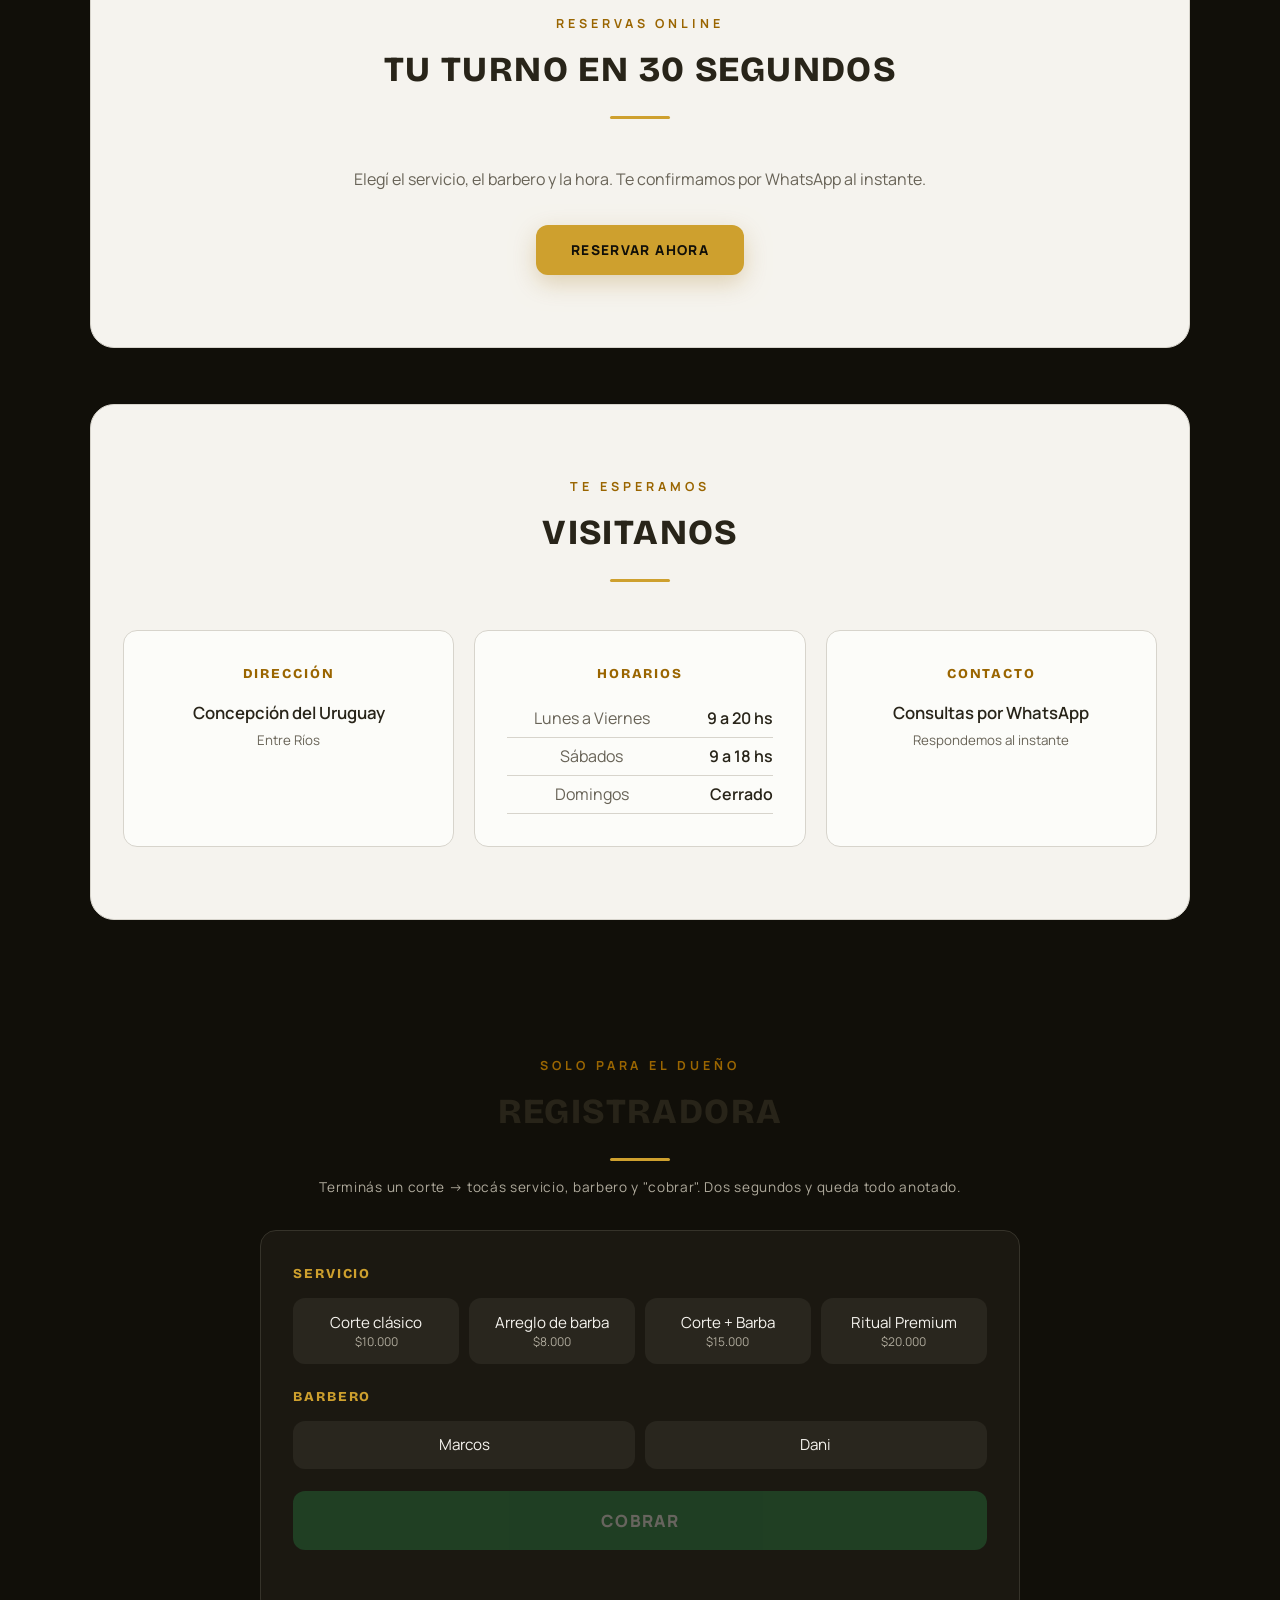
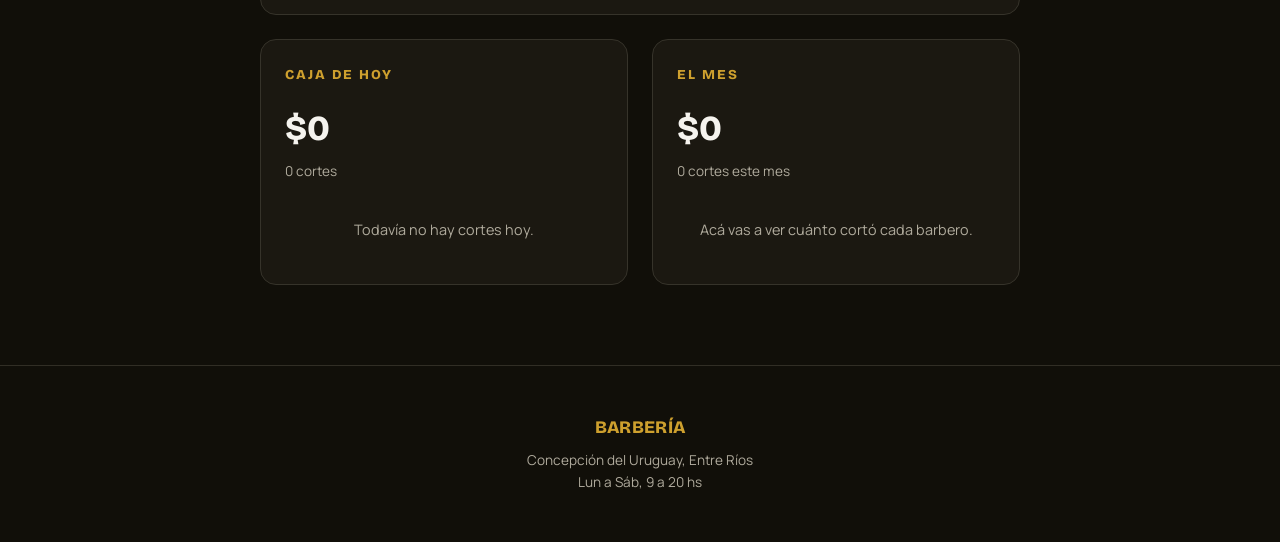
==== commit 814c1e70: "fix: nav 'Caja del dueño' mas claro para prospectos" ====
--- a/demo/index.html
+++ b/demo/index.html
@@ -294,7 +294,7 @@
     <li><a href="#servicios">Servicios</a></li>
     <li><a href="#turnos">Turnos</a></li>
     <li><a href="#visitanos">Visitanos</a></li>
-    <li><a href="#caja">Caja</a></li>
+    <li><a href="#caja">Caja del dueño</a></li>
   </ul>
 </nav>
 
